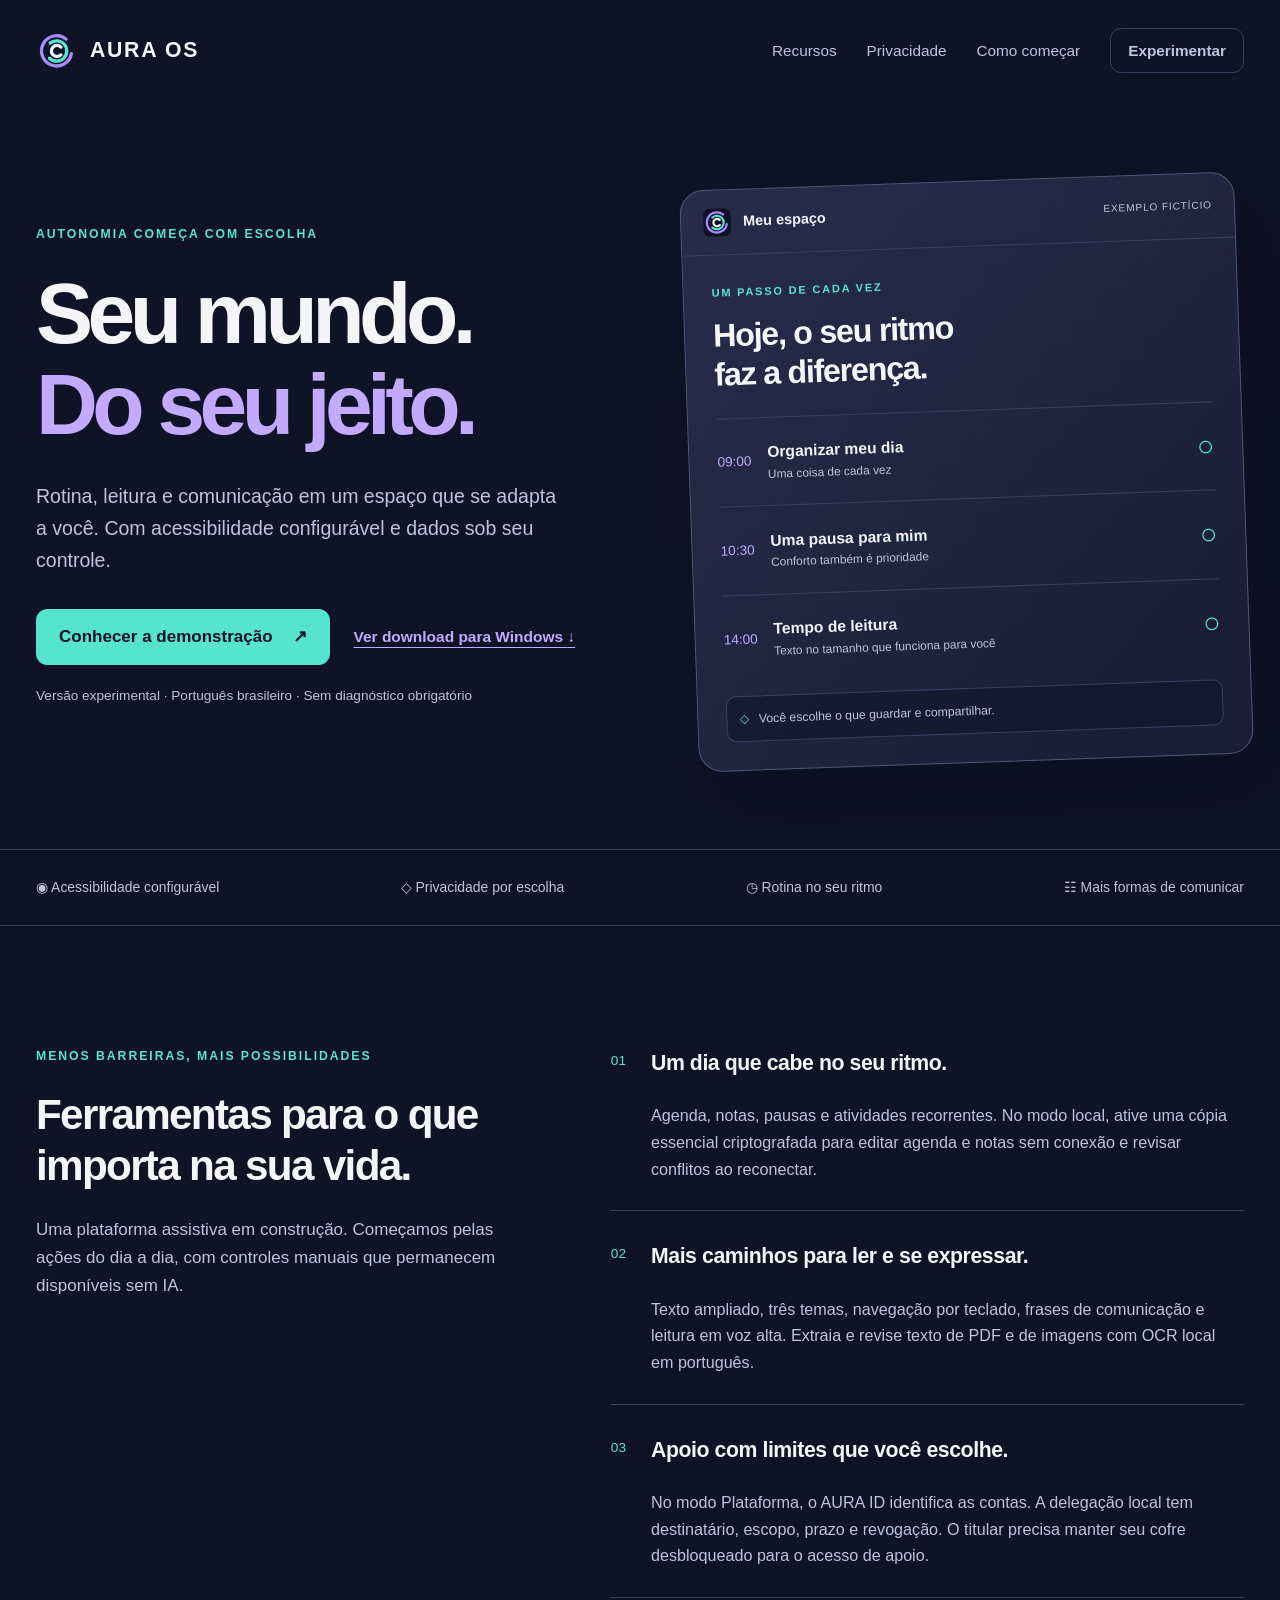
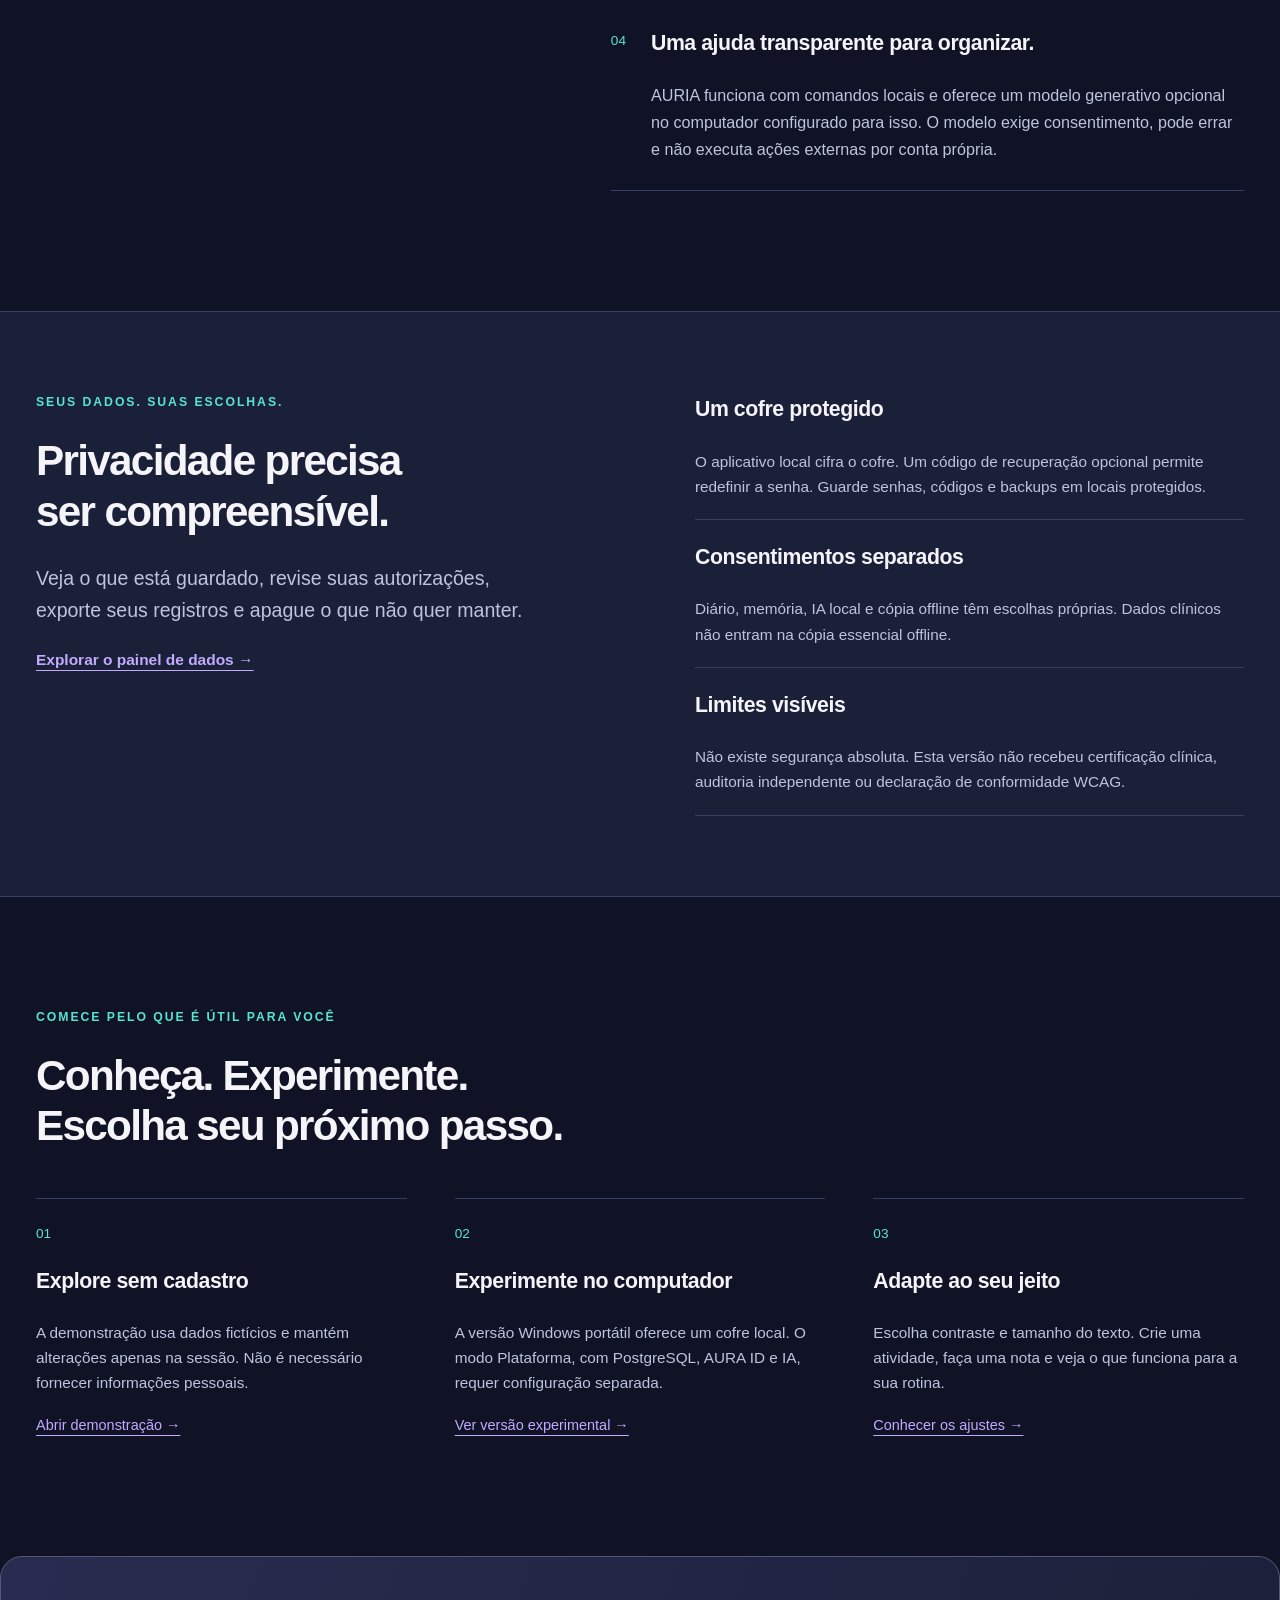
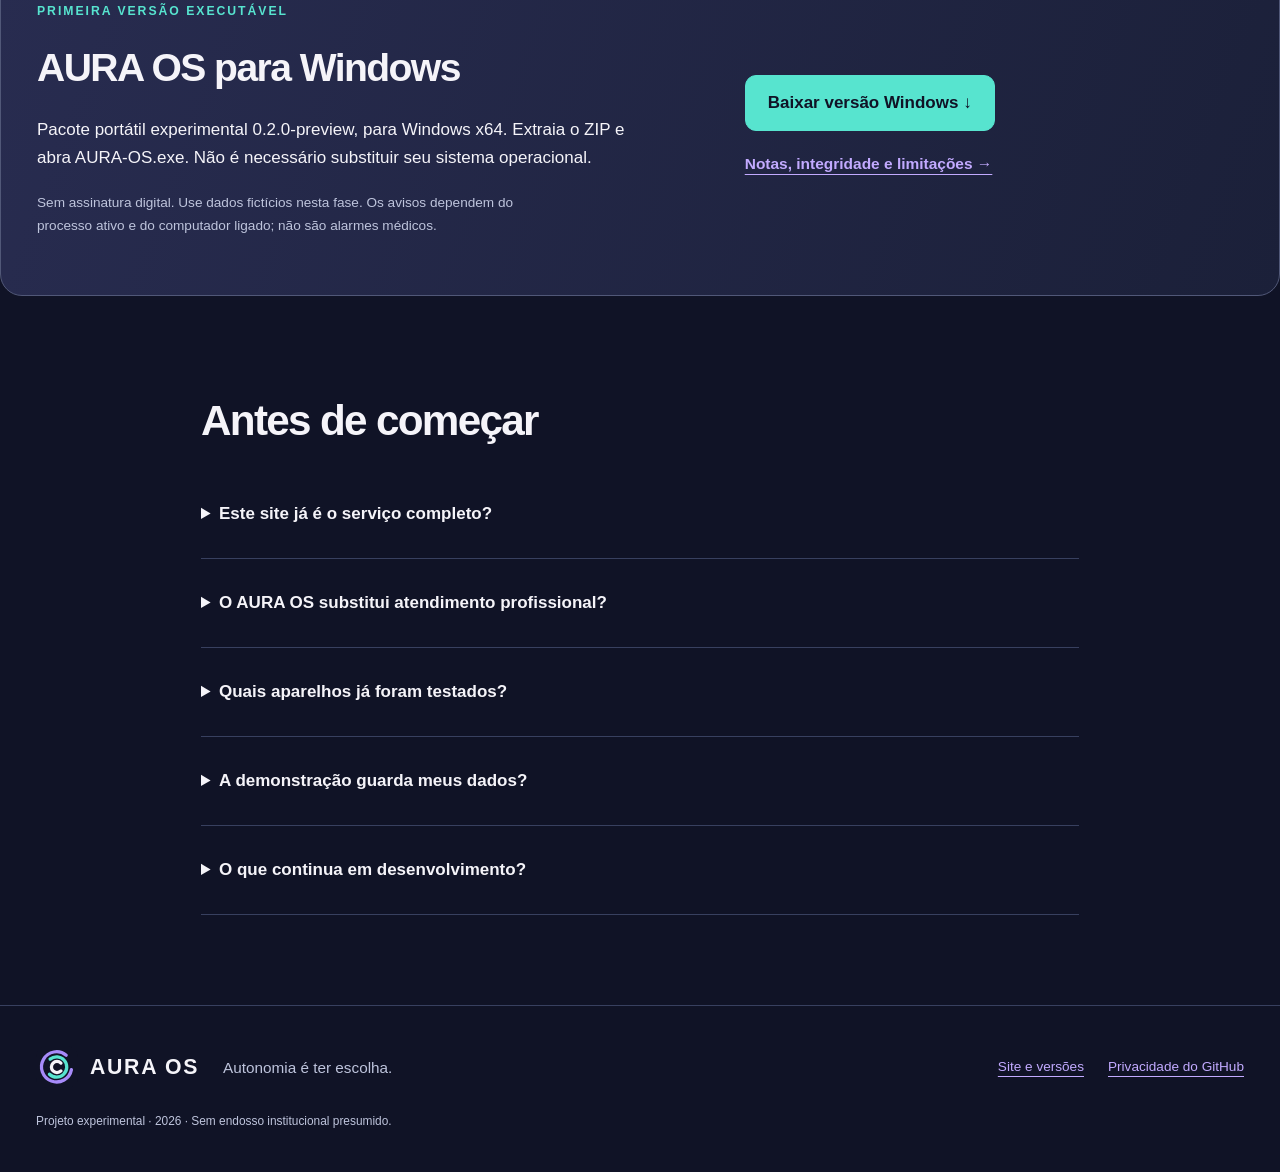
==== index.html @ fb4f57e5 "Publicar site e demonstracao experimental AURA OS" ====
<!doctype html>
<html lang="pt-BR">
<head><meta charset="utf-8"><meta name="viewport" content="width=device-width,initial-scale=1"><meta name="description" content="AURA OS: rotina, leitura e comunicação acessíveis, com dados sob seu controle. Conheça a demonstração e a versão experimental para Windows."><meta name="theme-color" content="#101326"><link rel="icon" href="./icon.svg" type="image/svg+xml"><link rel="stylesheet" href="./site.css"><title>AURA OS — Seu mundo, do seu jeito</title></head>
<body>
<a class="skip" href="#conteudo">Pular para o conteúdo</a>
<header class="navigation"><a class="brand" href="./"><img src="./icon.svg" alt="">AURA OS</a><nav aria-label="Navegação do site"><a href="#recursos">Recursos</a><a href="#privacidade">Privacidade</a><a href="#comecar">Como começar</a><a class="button small" href="./demo/">Experimentar</a></nav></header>
<main id="conteudo">
<section class="hero wrap"><div><p class="eyebrow">AUTONOMIA COMEÇA COM ESCOLHA</p><h1>Seu mundo.<br><span>Do seu jeito.</span></h1><p class="lead">Rotina, leitura e comunicação em um espaço que se adapta a você. Com acessibilidade configurável e dados sob seu controle.</p><div class="actions"><a class="button primary" href="./demo/">Conhecer a demonstração <span aria-hidden="true">↗</span></a><a class="text-link" href="#downloads">Ver download para Windows <span aria-hidden="true">↓</span></a></div><p class="caption">Versão experimental · Português brasileiro · Sem diagnóstico obrigatório</p></div><div class="preview" aria-label="Exemplo fictício de uma rotina no AURA OS"><div class="preview-head"><span class="brand"><img src="./icon.svg" alt="">Meu espaço</span><span class="tag">EXEMPLO FICTÍCIO</span></div><div class="preview-body"><p class="eyebrow">UM PASSO DE CADA VEZ</p><h2>Hoje, o seu ritmo<br>faz a diferença.</h2><div class="routine"><span class="time">09:00</span><div><strong>Organizar meu dia</strong><small>Uma coisa de cada vez</small></div><span class="circle" aria-hidden="true">○</span></div><div class="routine"><span class="time">10:30</span><div><strong>Uma pausa para mim</strong><small>Conforto também é prioridade</small></div><span class="circle" aria-hidden="true">○</span></div><div class="routine"><span class="time">14:00</span><div><strong>Tempo de leitura</strong><small>Texto no tamanho que funciona para você</small></div><span class="circle" aria-hidden="true">○</span></div><div class="preview-foot"><span aria-hidden="true">◇</span> Você escolhe o que guardar e compartilhar.</div></div></div></section>
<div class="principles wrap" aria-label="Princípios do projeto"><span>◉ Acessibilidade configurável</span><span>◇ Privacidade por escolha</span><span>◷ Rotina no seu ritmo</span><span>☷ Mais formas de comunicar</span></div>
<section class="wrap feature-section" id="recursos"><div class="section-intro"><p class="eyebrow">MENOS BARREIRAS, MAIS POSSIBILIDADES</p><h2>Ferramentas para o que<br>importa na sua vida.</h2><p class="muted">Uma plataforma assistiva em construção. Começamos pelas ações do dia a dia, com controles manuais que permanecem disponíveis sem IA.</p></div><div class="feature-list"><article><span class="feature-number">01</span><div><h3>Um dia que cabe no seu ritmo.</h3><p>Agenda, notas, pausas e atividades recorrentes. No modo local, ative uma cópia essencial criptografada para editar agenda e notas sem conexão e revisar conflitos ao reconectar.</p></div></article><article><span class="feature-number">02</span><div><h3>Mais caminhos para ler e se expressar.</h3><p>Texto ampliado, três temas, navegação por teclado, frases de comunicação e leitura em voz alta. Extraia e revise texto de PDF e de imagens com OCR local em português.</p></div></article><article><span class="feature-number">03</span><div><h3>Apoio com limites que você escolhe.</h3><p>No modo Plataforma, o AURA ID identifica as contas. A delegação local tem destinatário, escopo, prazo e revogação. O titular precisa manter seu cofre desbloqueado para o acesso de apoio.</p></div></article><article><span class="feature-number">04</span><div><h3>Uma ajuda transparente para organizar.</h3><p>AURIA funciona com comandos locais e oferece um modelo generativo opcional no computador configurado para isso. O modelo exige consentimento, pode errar e não executa ações externas por conta própria.</p></div></article></div></section>
<section class="privacy-band" id="privacidade"><div class="wrap privacy-layout"><div><p class="eyebrow">SEUS DADOS. SUAS ESCOLHAS.</p><h2>Privacidade precisa<br>ser compreensível.</h2><p class="lead">Veja o que está guardado, revise suas autorizações, exporte seus registros e apague o que não quer manter.</p><a class="text-link" href="./demo/#privacidade">Explorar o painel de dados →</a></div><div class="privacy-details"><article><h3>Um cofre protegido</h3><p>O aplicativo local cifra o cofre. Um código de recuperação opcional permite redefinir a senha. Guarde senhas, códigos e backups em locais protegidos.</p></article><article><h3>Consentimentos separados</h3><p>Diário, memória, IA local e cópia offline têm escolhas próprias. Dados clínicos não entram na cópia essencial offline.</p></article><article><h3>Limites visíveis</h3><p>Não existe segurança absoluta. Esta versão não recebeu certificação clínica, auditoria independente ou declaração de conformidade WCAG.</p></article></div></div></section>
<section class="wrap start-section" id="comecar"><div class="section-intro"><p class="eyebrow">COMECE PELO QUE É ÚTIL PARA VOCÊ</p><h2>Conheça. Experimente.<br>Escolha seu próximo passo.</h2></div><ol class="steps"><li><h3>Explore sem cadastro</h3><p>A demonstração usa dados fictícios e mantém alterações apenas na sessão. Não é necessário fornecer informações pessoais.</p><a href="./demo/">Abrir demonstração →</a></li><li><h3>Experimente no computador</h3><p>A versão Windows portátil oferece um cofre local. O modo Plataforma, com PostgreSQL, AURA ID e IA, requer configuração separada.</p><a href="#downloads">Ver versão experimental →</a></li><li><h3>Adapte ao seu jeito</h3><p>Escolha contraste e tamanho do texto. Crie uma atividade, faça uma nota e veja o que funciona para a sua rotina.</p><a href="./demo/#acessibilidade">Conhecer os ajustes →</a></li></ol></section>
<section class="wrap downloads" id="downloads"><div><p class="eyebrow">PRIMEIRA VERSÃO EXECUTÁVEL</p><h2>AURA OS para Windows</h2><p>Pacote portátil experimental 0.2.0-preview, para Windows x64. Extraia o ZIP e abra AURA-OS.exe. Não é necessário substituir seu sistema operacional.</p><p class="caption">Sem assinatura digital. Use dados fictícios nesta fase. Os avisos dependem do processo ativo e do computador ligado; não são alarmes médicos.</p></div><div class="download-actions"><a class="button primary" href="https://github.com/lzvsrx/aura-os-site/releases/download/v0.2.0-preview/AURA-OS-Windows-x64-v0.2.0-preview.zip">Baixar versão Windows ↓</a><a class="text-link" href="https://github.com/lzvsrx/aura-os-site/releases/tag/v0.2.0-preview">Notas, integridade e limitações →</a></div></section>
<section class="wrap faq"><h2>Antes de começar</h2><details><summary>Este site já é o serviço completo?</summary><p>Este é o site público com demonstração e downloads. O GitHub Pages serve arquivos estáticos. Banco de dados, identidade e API não estão sendo executados pelo Pages. O aplicativo completo atual funciona no computador configurado para o modo Plataforma.</p></details><details><summary>O AURA OS substitui atendimento profissional?</summary><p>Não. O diário e os planos são registros informados pelo usuário. AURIA não deve ser usada para diagnóstico, prescrição ou alteração de tratamentos. Integrações clínicas exigem revisão especializada e acordos próprios.</p></details><details><summary>Quais aparelhos já foram testados?</summary><p>Esta entrega foi testada automaticamente em Windows x64 e navegador Chromium, incluindo emulação de largura móvel. Isso não equivale a testes físicos em Android, iPhone, macOS, Linux, leitores de tela ou dispositivos assistivos.</p></details><details><summary>A demonstração guarda meus dados?</summary><p>A demonstração mantém as mudanças em memória durante a sessão. Ao sair ou recarregar, elas são descartadas. Evite inserir dados reais. A leitura em voz alta depende do mecanismo do navegador. Como serviço de hospedagem, o GitHub pode registrar acessos conforme sua própria política de privacidade.</p></details><details><summary>O que continua em desenvolvimento?</summary><p>Aplicativos nativos móveis, validação participativa, leitores de tela em dispositivos reais, governança clínica, integrações institucionais, assinatura de instaladores e operação monitorada em nuvem. O roteiro completo não é apresentado como concluído.</p></details></section>
</main><footer class="wrap footer"><a class="brand" href="./"><img src="./icon.svg" alt="">AURA OS</a><p>Autonomia é ter escolha.</p><div><a href="https://github.com/lzvsrx/aura-os-site">Site e versões</a><a href="https://docs.github.com/en/site-policy/privacy-policies/github-general-privacy-statement">Privacidade do GitHub</a></div><small>Projeto experimental · 2026 · Sem endosso institucional presumido.</small></footer>
</body></html>
---- site.css ----
:root{font-family:"Segoe UI",Arial,sans-serif;background:#101326;color:#f5f4f9;line-height:1.65;font-size:17px;--muted:#bec4dc;--mint:#57e4cf;--violet:#c2aaff;--line:#38405f}*{box-sizing:border-box}body{margin:0}a{color:var(--violet);text-underline-offset:5px}a:focus-visible,summary:focus-visible{outline:3px solid var(--mint);outline-offset:6px}h1,h2,h3,p{margin-top:0}h1{font-size:clamp(3.1rem,6.7vw,6.3rem);font-weight:700;line-height:1.06;letter-spacing:-.065em;margin-bottom:30px}h1 span{color:var(--violet)}h2{font-size:clamp(2rem,3.3vw,3.2rem);line-height:1.2;letter-spacing:-.04em;margin-bottom:24px}h3{font-size:1.25rem;letter-spacing:-.02em}p{max-width:65ch}.wrap{max-width:1280px;margin:auto;padding-left:36px;padding-right:36px}.navigation{max-width:1440px;margin:auto;padding:28px 36px;display:flex;align-items:center;justify-content:space-between;gap:28px}.brand{display:inline-flex;align-items:center;gap:12px;text-decoration:none;color:#f5f4f9;font-size:1.25rem;font-weight:750;letter-spacing:.08em}.brand img{width:42px;height:42px}.navigation nav{display:flex;gap:30px;align-items:center;flex-wrap:wrap}.navigation nav a{text-decoration:none;color:var(--muted);font-size:.9rem}.navigation nav a:hover{color:#fff}.button{min-height:48px;border:1px solid var(--line);border-radius:11px;padding:13px 22px;display:inline-flex;gap:20px;align-items:center;justify-content:center;color:#fff;text-decoration:none;font-weight:650}.button.primary{background:var(--mint);color:#101326;border-color:var(--mint)}.button:hover{border-color:var(--violet)}.button.small{padding:9px 17px;min-height:44px}.hero{display:grid;grid-template-columns:1.05fr 1fr;gap:70px;align-items:center;padding-top:80px;padding-bottom:86px}.eyebrow{font-size:.72rem;font-weight:700;letter-spacing:.16em;color:var(--mint);margin-bottom:24px}.lead{font-size:1.15rem;color:var(--muted);max-width:48ch}.actions{display:flex;gap:24px;align-items:center;flex-wrap:wrap;margin:32px 0 20px}.text-link{font-size:.91rem;font-weight:600}.caption{font-size:.8rem;color:var(--muted);margin-top:20px}.preview{border:1px solid #515878;background:linear-gradient(135deg,#282c4c,#181d33);border-radius:24px;box-shadow:20px 30px 80px #0003;transform:rotate(-2deg)}.preview-head{padding:18px 22px;border-bottom:1px solid var(--line);display:flex;justify-content:space-between;align-items:center;gap:10px}.preview-head .brand{font-size:.85rem;letter-spacing:0}.preview-head img{width:28px;height:28px}.tag{color:var(--muted);font-size:.6rem;letter-spacing:.08em}.preview-body{padding:28px}.preview-body h2{font-size:1.9rem}.preview-body .eyebrow{font-size:.65rem;margin-bottom:15px}.routine{display:flex;align-items:center;gap:16px;border-top:1px solid var(--line);padding:20px 0}.routine .time{font-size:.8rem;color:var(--violet);font-variant-numeric:tabular-nums}.routine strong{display:block;font-size:.92rem}.routine small{display:block;font-size:.7rem;color:var(--muted)}.circle{margin-left:auto;color:var(--mint);font-size:1.7rem}.preview-foot{background:#10132688;border:1px solid var(--line);border-radius:10px;padding:12px;font-size:.72rem;color:var(--muted);margin-top:12px}.preview-foot span{color:var(--mint);margin-right:7px}.principles{display:flex;justify-content:space-between;gap:24px;flex-wrap:wrap;color:var(--muted);padding-top:26px;padding-bottom:26px;border-top:1px solid var(--line);border-bottom:1px solid var(--line);font-size:.82rem}.feature-section{display:grid;grid-template-columns:.9fr 1.2fr;gap:100px;padding-top:120px;padding-bottom:120px}.muted{color:var(--muted)}.section-intro p{color:var(--muted)}.section-intro .eyebrow{color:var(--mint)}.feature-list article{display:flex;gap:25px;padding:28px 0;border-bottom:1px solid var(--line)}.feature-list article:first-child{padding-top:0}.feature-list p{font-size:.95rem;color:var(--muted);margin-bottom:0}.feature-number{color:var(--mint);font-size:.8rem;padding-top:4px}.privacy-band{background:#1b2039;border-top:1px solid var(--line);border-bottom:1px solid var(--line)}.privacy-layout{display:grid;grid-template-columns:1fr 1fr;gap:110px;padding-top:80px;padding-bottom:80px}.privacy-details article{padding:20px 0;border-bottom:1px solid var(--line)}.privacy-details article:first-child{padding-top:0}.privacy-details p{color:var(--muted);font-size:.9rem;margin-bottom:0}.start-section{padding-top:110px;padding-bottom:100px}.steps{padding:0;display:grid;grid-template-columns:repeat(3,minmax(0,1fr));gap:48px;list-style:none;counter-reset:steps;margin-top:46px}.steps li{border-top:1px solid var(--line);padding-top:24px}.steps li:before{counter-increment:steps;content:"0" counter(steps);color:var(--mint);font-size:.8rem;display:block;margin-bottom:18px}.steps p{color:var(--muted);font-size:.9rem}.steps a{font-size:.85rem}.downloads{background:linear-gradient(110deg,#282c50,#1b2039);border:1px solid #515878;border-radius:22px;display:grid;grid-template-columns:1.3fr 1fr;gap:60px;padding-top:44px;padding-bottom:44px}.downloads h2{font-size:2.3rem}.download-actions{display:flex;flex-direction:column;align-items:flex-start;justify-content:center;gap:20px}.faq{padding-top:100px;padding-bottom:90px;max-width:950px}.faq details{border-bottom:1px solid var(--line);padding:22px 0}.faq summary{cursor:pointer;min-height:44px;align-content:center;font-weight:650}.faq details p{color:var(--muted);font-size:.94rem;margin:20px 0 10px}.footer{border-top:1px solid var(--line);padding-top:40px;padding-bottom:40px;display:flex;gap:24px;align-items:center;flex-wrap:wrap}.footer p{font-size:.9rem;margin:0;color:var(--muted)}.footer div{margin-left:auto;display:flex;gap:24px;font-size:.8rem}.footer small{display:block;flex-basis:100%;font-size:.7rem;color:var(--muted)}.skip{position:fixed;left:20px;top:-100px;background:var(--mint);color:#101326;padding:14px;z-index:20}.skip:focus{top:10px}section{scroll-margin-top:24px}h1,h2,h3,p,a{overflow-wrap:anywhere}@media(max-width:1000px){.hero{gap:36px}.feature-section,.privacy-layout{gap:48px}.preview{transform:none}.preview-head{flex-wrap:wrap}.navigation nav{gap:16px}}@media(max-width:760px){.wrap,.navigation{padding-left:22px;padding-right:22px}.navigation{flex-wrap:wrap;gap:18px}.navigation nav{width:100%;justify-content:space-between;gap:12px}.navigation nav a{font-size:.8rem}.hero,.feature-section,.privacy-layout,.downloads{grid-template-columns:1fr;gap:40px}.hero{padding-top:45px;padding-bottom:45px}.hero h1{font-size:3.5rem}.preview-body{padding:22px}.principles{display:grid;grid-template-columns:1fr 1fr;font-size:.75rem}.feature-section{padding-top:70px;padding-bottom:65px}.privacy-layout{padding-top:60px;padding-bottom:60px}.steps{grid-template-columns:1fr;gap:24px}.start-section{padding-top:65px;padding-bottom:55px}.downloads{border-radius:0;margin:0 12px;padding:30px 22px}.downloads h2{font-size:1.9rem}.faq{padding-top:65px;padding-bottom:55px}.footer div{margin-left:0;flex-wrap:wrap}.actions{gap:18px}.button{width:100%}.download-actions{align-items:stretch}.navigation .button{width:auto}}@media(prefers-reduced-motion:reduce){*{scroll-behavior:auto}}
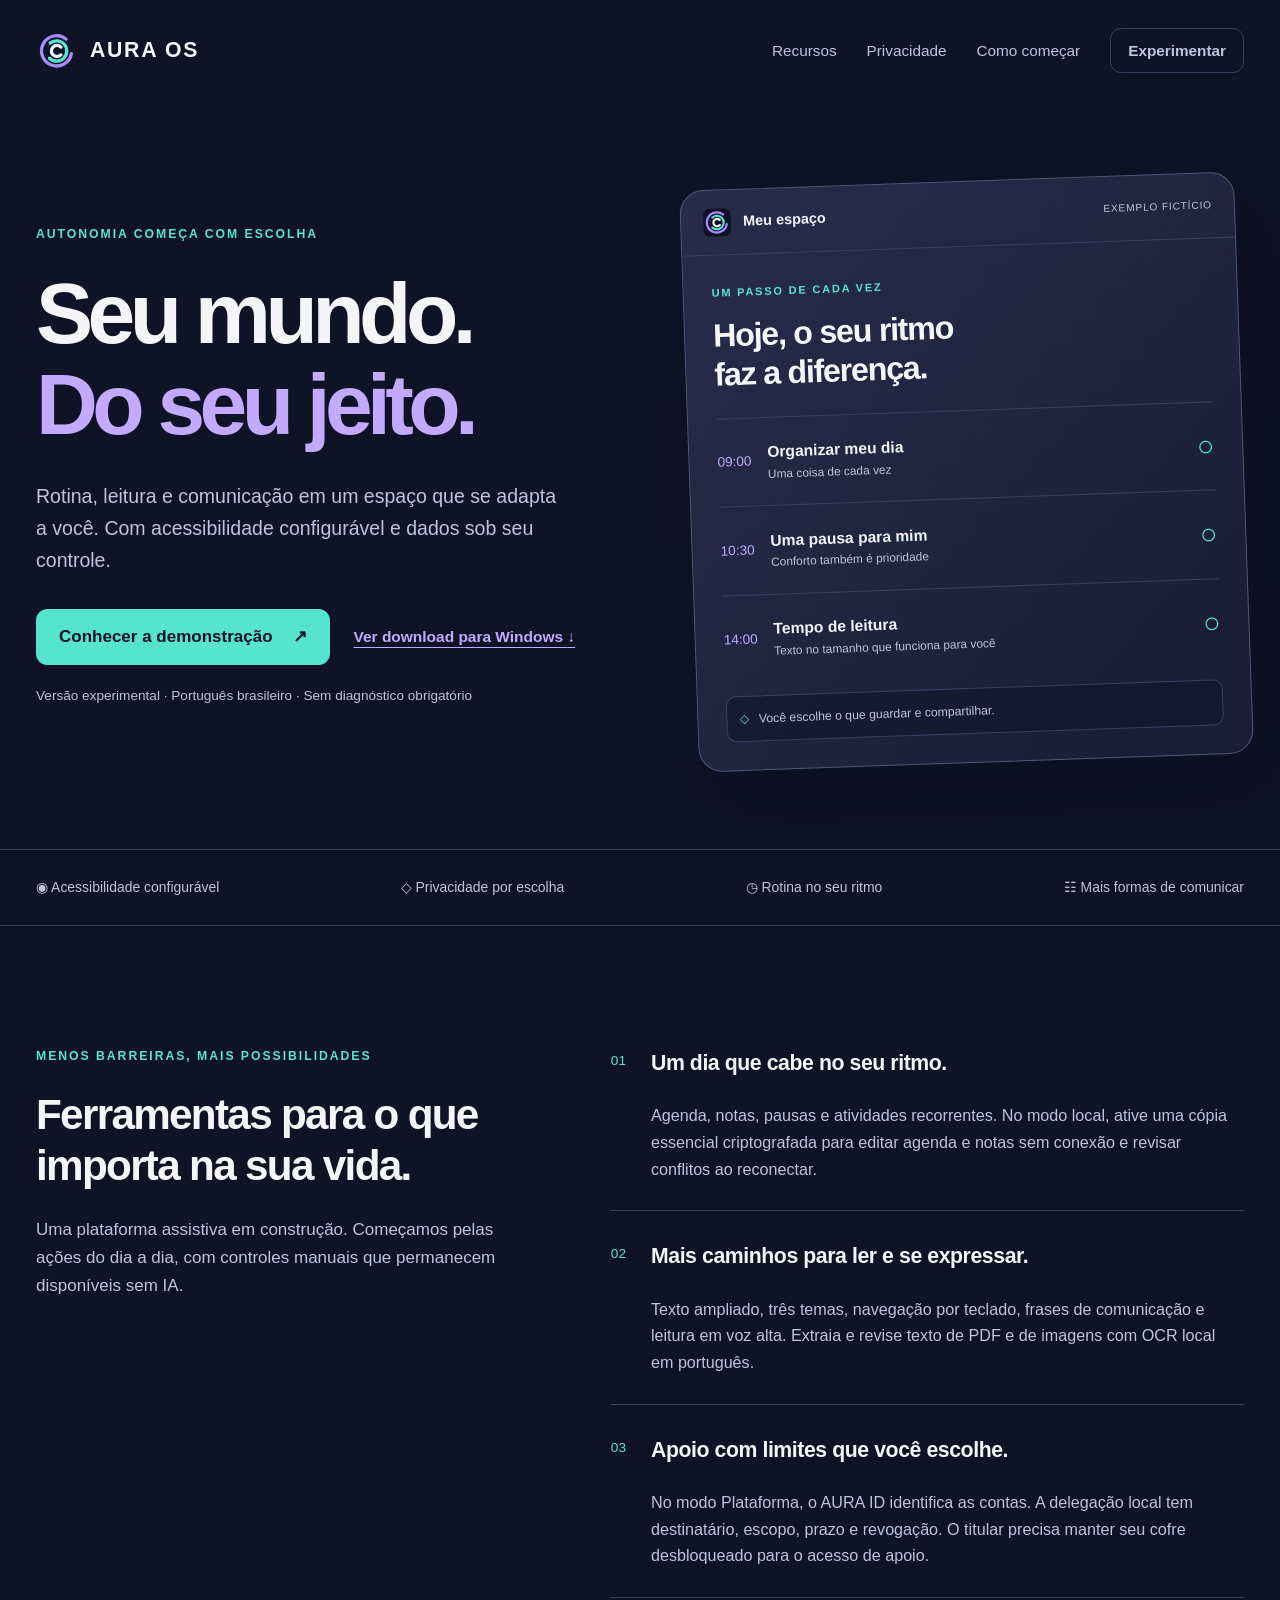
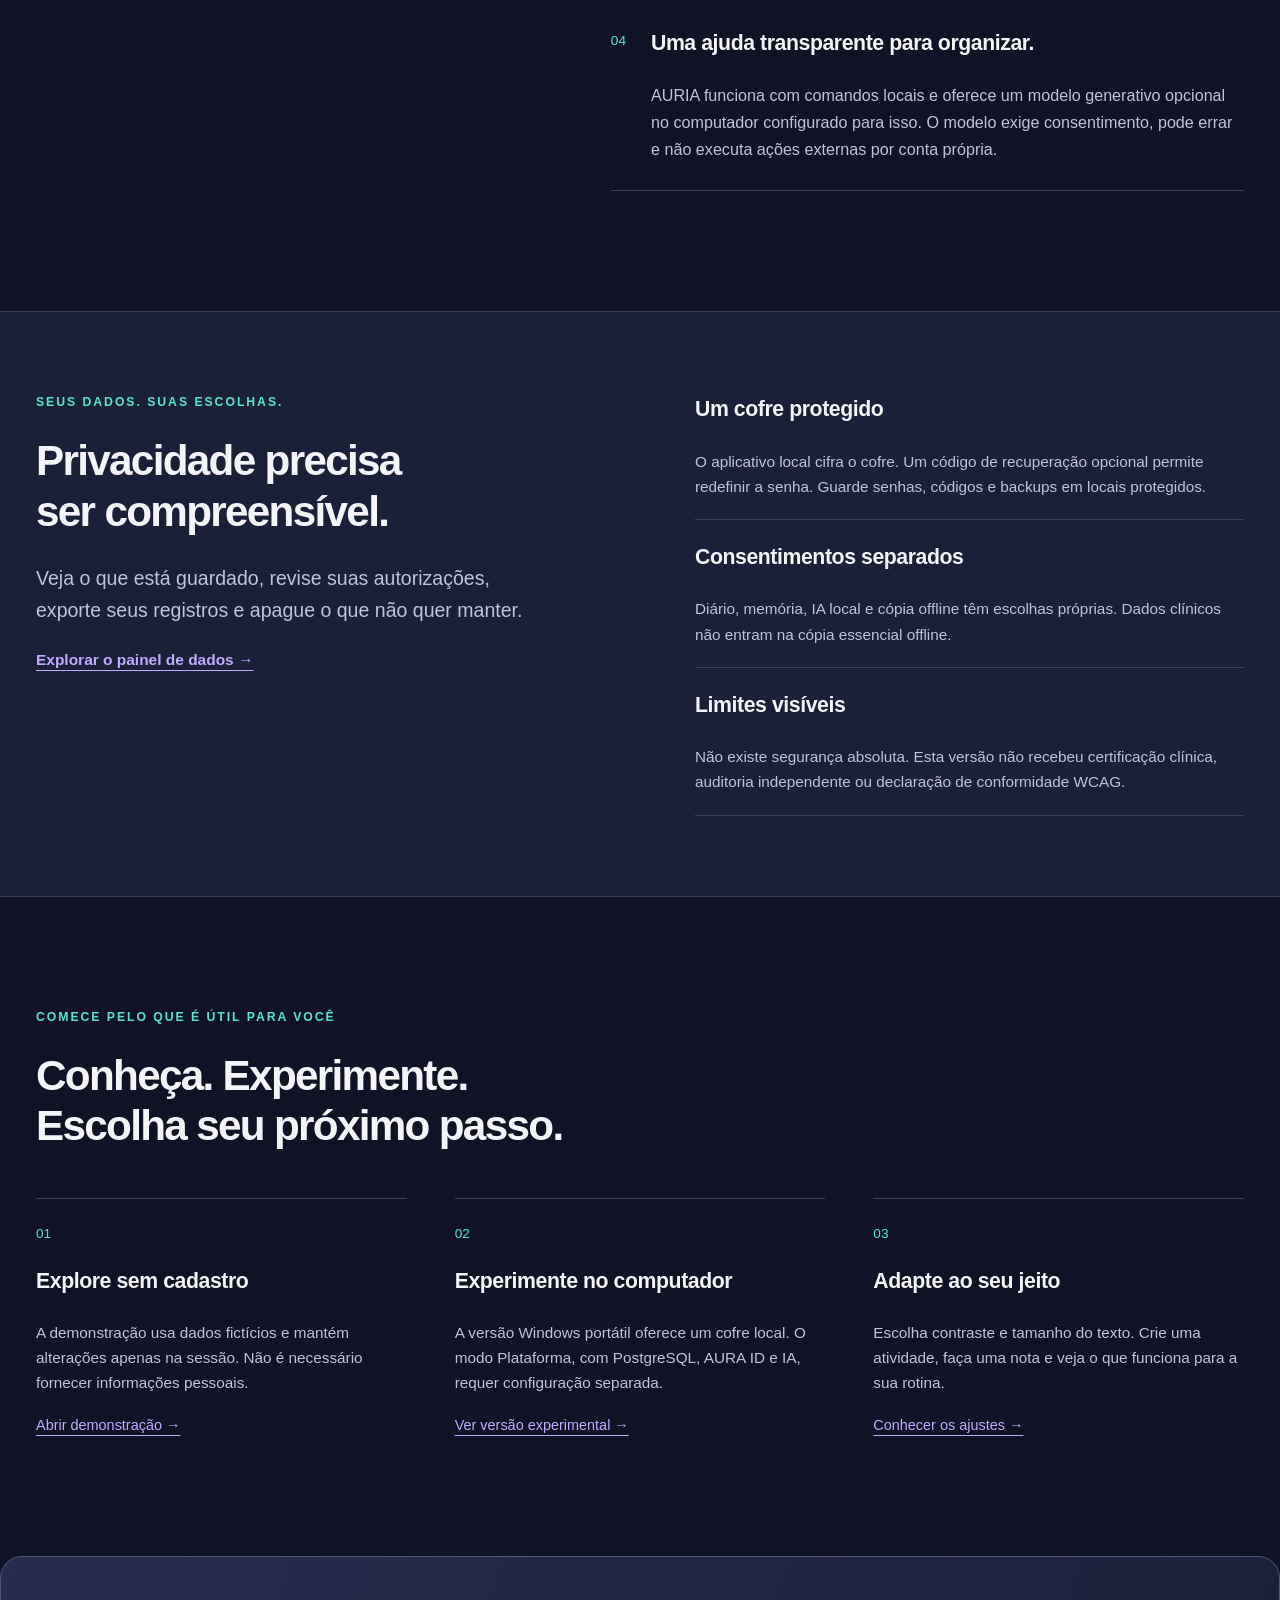
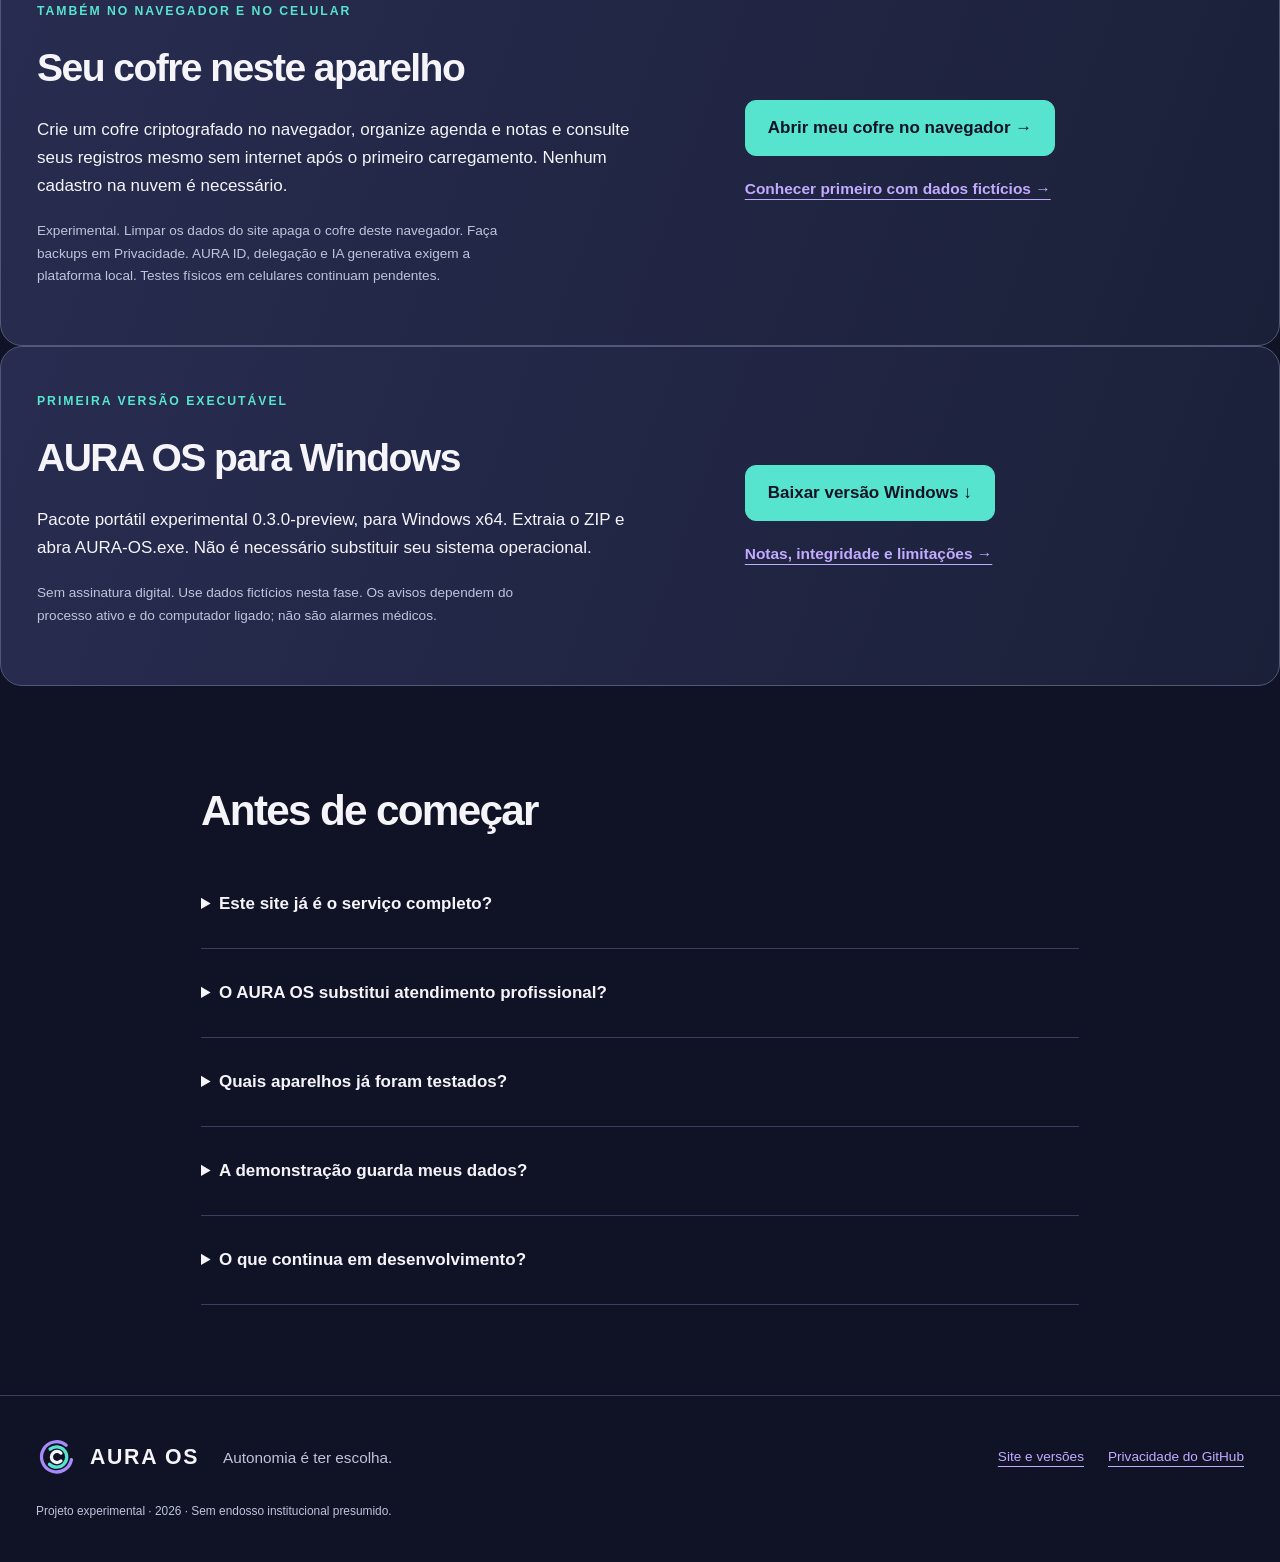
==== commit 0ec6fcb3: "Publicar cofre web offline e versao Windows 0.3" ====
--- a/index.html
+++ b/index.html
@@ -10,7 +10,8 @@
 <section class="wrap feature-section" id="recursos"><div class="section-intro"><p class="eyebrow">MENOS BARREIRAS, MAIS POSSIBILIDADES</p><h2>Ferramentas para o que<br>importa na sua vida.</h2><p class="muted">Uma plataforma assistiva em construção. Começamos pelas ações do dia a dia, com controles manuais que permanecem disponíveis sem IA.</p></div><div class="feature-list"><article><span class="feature-number">01</span><div><h3>Um dia que cabe no seu ritmo.</h3><p>Agenda, notas, pausas e atividades recorrentes. No modo local, ative uma cópia essencial criptografada para editar agenda e notas sem conexão e revisar conflitos ao reconectar.</p></div></article><article><span class="feature-number">02</span><div><h3>Mais caminhos para ler e se expressar.</h3><p>Texto ampliado, três temas, navegação por teclado, frases de comunicação e leitura em voz alta. Extraia e revise texto de PDF e de imagens com OCR local em português.</p></div></article><article><span class="feature-number">03</span><div><h3>Apoio com limites que você escolhe.</h3><p>No modo Plataforma, o AURA ID identifica as contas. A delegação local tem destinatário, escopo, prazo e revogação. O titular precisa manter seu cofre desbloqueado para o acesso de apoio.</p></div></article><article><span class="feature-number">04</span><div><h3>Uma ajuda transparente para organizar.</h3><p>AURIA funciona com comandos locais e oferece um modelo generativo opcional no computador configurado para isso. O modelo exige consentimento, pode errar e não executa ações externas por conta própria.</p></div></article></div></section>
 <section class="privacy-band" id="privacidade"><div class="wrap privacy-layout"><div><p class="eyebrow">SEUS DADOS. SUAS ESCOLHAS.</p><h2>Privacidade precisa<br>ser compreensível.</h2><p class="lead">Veja o que está guardado, revise suas autorizações, exporte seus registros e apague o que não quer manter.</p><a class="text-link" href="./demo/#privacidade">Explorar o painel de dados →</a></div><div class="privacy-details"><article><h3>Um cofre protegido</h3><p>O aplicativo local cifra o cofre. Um código de recuperação opcional permite redefinir a senha. Guarde senhas, códigos e backups em locais protegidos.</p></article><article><h3>Consentimentos separados</h3><p>Diário, memória, IA local e cópia offline têm escolhas próprias. Dados clínicos não entram na cópia essencial offline.</p></article><article><h3>Limites visíveis</h3><p>Não existe segurança absoluta. Esta versão não recebeu certificação clínica, auditoria independente ou declaração de conformidade WCAG.</p></article></div></div></section>
 <section class="wrap start-section" id="comecar"><div class="section-intro"><p class="eyebrow">COMECE PELO QUE É ÚTIL PARA VOCÊ</p><h2>Conheça. Experimente.<br>Escolha seu próximo passo.</h2></div><ol class="steps"><li><h3>Explore sem cadastro</h3><p>A demonstração usa dados fictícios e mantém alterações apenas na sessão. Não é necessário fornecer informações pessoais.</p><a href="./demo/">Abrir demonstração →</a></li><li><h3>Experimente no computador</h3><p>A versão Windows portátil oferece um cofre local. O modo Plataforma, com PostgreSQL, AURA ID e IA, requer configuração separada.</p><a href="#downloads">Ver versão experimental →</a></li><li><h3>Adapte ao seu jeito</h3><p>Escolha contraste e tamanho do texto. Crie uma atividade, faça uma nota e veja o que funciona para a sua rotina.</p><a href="./demo/#acessibilidade">Conhecer os ajustes →</a></li></ol></section>
-<section class="wrap downloads" id="downloads"><div><p class="eyebrow">PRIMEIRA VERSÃO EXECUTÁVEL</p><h2>AURA OS para Windows</h2><p>Pacote portátil experimental 0.2.0-preview, para Windows x64. Extraia o ZIP e abra AURA-OS.exe. Não é necessário substituir seu sistema operacional.</p><p class="caption">Sem assinatura digital. Use dados fictícios nesta fase. Os avisos dependem do processo ativo e do computador ligado; não são alarmes médicos.</p></div><div class="download-actions"><a class="button primary" href="https://github.com/lzvsrx/aura-os-site/releases/download/v0.2.0-preview/AURA-OS-Windows-x64-v0.2.0-preview.zip">Baixar versão Windows ↓</a><a class="text-link" href="https://github.com/lzvsrx/aura-os-site/releases/tag/v0.2.0-preview">Notas, integridade e limitações →</a></div></section>
-<section class="wrap faq"><h2>Antes de começar</h2><details><summary>Este site já é o serviço completo?</summary><p>Este é o site público com demonstração e downloads. O GitHub Pages serve arquivos estáticos. Banco de dados, identidade e API não estão sendo executados pelo Pages. O aplicativo completo atual funciona no computador configurado para o modo Plataforma.</p></details><details><summary>O AURA OS substitui atendimento profissional?</summary><p>Não. O diário e os planos são registros informados pelo usuário. AURIA não deve ser usada para diagnóstico, prescrição ou alteração de tratamentos. Integrações clínicas exigem revisão especializada e acordos próprios.</p></details><details><summary>Quais aparelhos já foram testados?</summary><p>Esta entrega foi testada automaticamente em Windows x64 e navegador Chromium, incluindo emulação de largura móvel. Isso não equivale a testes físicos em Android, iPhone, macOS, Linux, leitores de tela ou dispositivos assistivos.</p></details><details><summary>A demonstração guarda meus dados?</summary><p>A demonstração mantém as mudanças em memória durante a sessão. Ao sair ou recarregar, elas são descartadas. Evite inserir dados reais. A leitura em voz alta depende do mecanismo do navegador. Como serviço de hospedagem, o GitHub pode registrar acessos conforme sua própria política de privacidade.</p></details><details><summary>O que continua em desenvolvimento?</summary><p>Aplicativos nativos móveis, validação participativa, leitores de tela em dispositivos reais, governança clínica, integrações institucionais, assinatura de instaladores e operação monitorada em nuvem. O roteiro completo não é apresentado como concluído.</p></details></section>
+<section class="wrap downloads" id="cofre-web"><div><p class="eyebrow">TAMBÉM NO NAVEGADOR E NO CELULAR</p><h2>Seu cofre neste aparelho</h2><p>Crie um cofre criptografado no navegador, organize agenda e notas e consulte seus registros mesmo sem internet após o primeiro carregamento. Nenhum cadastro na nuvem é necessário.</p><p class="caption">Experimental. Limpar os dados do site apaga o cofre deste navegador. Faça backups em Privacidade. AURA ID, delegação e IA generativa exigem a plataforma local. Testes físicos em celulares continuam pendentes.</p></div><div class="download-actions"><a class="button primary" href="./app/">Abrir meu cofre no navegador →</a><a class="text-link" href="./demo/">Conhecer primeiro com dados fictícios →</a></div></section>
+<section class="wrap downloads" id="downloads"><div><p class="eyebrow">PRIMEIRA VERSÃO EXECUTÁVEL</p><h2>AURA OS para Windows</h2><p>Pacote portátil experimental 0.3.0-preview, para Windows x64. Extraia o ZIP e abra AURA-OS.exe. Não é necessário substituir seu sistema operacional.</p><p class="caption">Sem assinatura digital. Use dados fictícios nesta fase. Os avisos dependem do processo ativo e do computador ligado; não são alarmes médicos.</p></div><div class="download-actions"><a class="button primary" href="https://github.com/lzvsrx/aura-os-site/releases/download/v0.3.0-preview/AURA-OS-Windows-x64-v0.3.0-preview.zip">Baixar versão Windows ↓</a><a class="text-link" href="https://github.com/lzvsrx/aura-os-site/releases/tag/v0.3.0-preview">Notas, integridade e limitações →</a></div></section>
+<section class="wrap faq"><h2>Antes de começar</h2><details><summary>Este site já é o serviço completo?</summary><p>Este é o site público com demonstração, downloads e cofre local no navegador. O GitHub Pages serve arquivos estáticos. Banco de dados, identidade e API não estão sendo executados pelo Pages. O cofre web funciona neste aparelho; os serviços de identidade e colaboração exigem um computador configurado para o modo Plataforma.</p></details><details><summary>O AURA OS substitui atendimento profissional?</summary><p>Não. O diário e os planos são registros informados pelo usuário. AURIA não deve ser usada para diagnóstico, prescrição ou alteração de tratamentos. Integrações clínicas exigem revisão especializada e acordos próprios.</p></details><details><summary>Quais aparelhos já foram testados?</summary><p>Esta entrega foi testada automaticamente em Windows x64 e navegador Chromium, incluindo emulação de largura móvel. Isso não equivale a testes físicos em Android, iPhone, macOS, Linux, leitores de tela ou dispositivos assistivos.</p></details><details><summary>A demonstração guarda meus dados?</summary><p>A demonstração mantém as mudanças em memória durante a sessão. Ao sair ou recarregar, elas são descartadas. Evite inserir dados reais. A leitura em voz alta depende do mecanismo do navegador. Como serviço de hospedagem, o GitHub pode registrar acessos conforme sua própria política de privacidade.</p></details><details><summary>O que continua em desenvolvimento?</summary><p>Aplicativos nativos móveis, validação participativa, leitores de tela em dispositivos reais, governança clínica, integrações institucionais, assinatura de instaladores e operação monitorada em nuvem. O roteiro completo não é apresentado como concluído.</p></details></section>
 </main><footer class="wrap footer"><a class="brand" href="./"><img src="./icon.svg" alt="">AURA OS</a><p>Autonomia é ter escolha.</p><div><a href="https://github.com/lzvsrx/aura-os-site">Site e versões</a><a href="https://docs.github.com/en/site-policy/privacy-policies/github-general-privacy-statement">Privacidade do GitHub</a></div><small>Projeto experimental · 2026 · Sem endosso institucional presumido.</small></footer>
 </body></html>
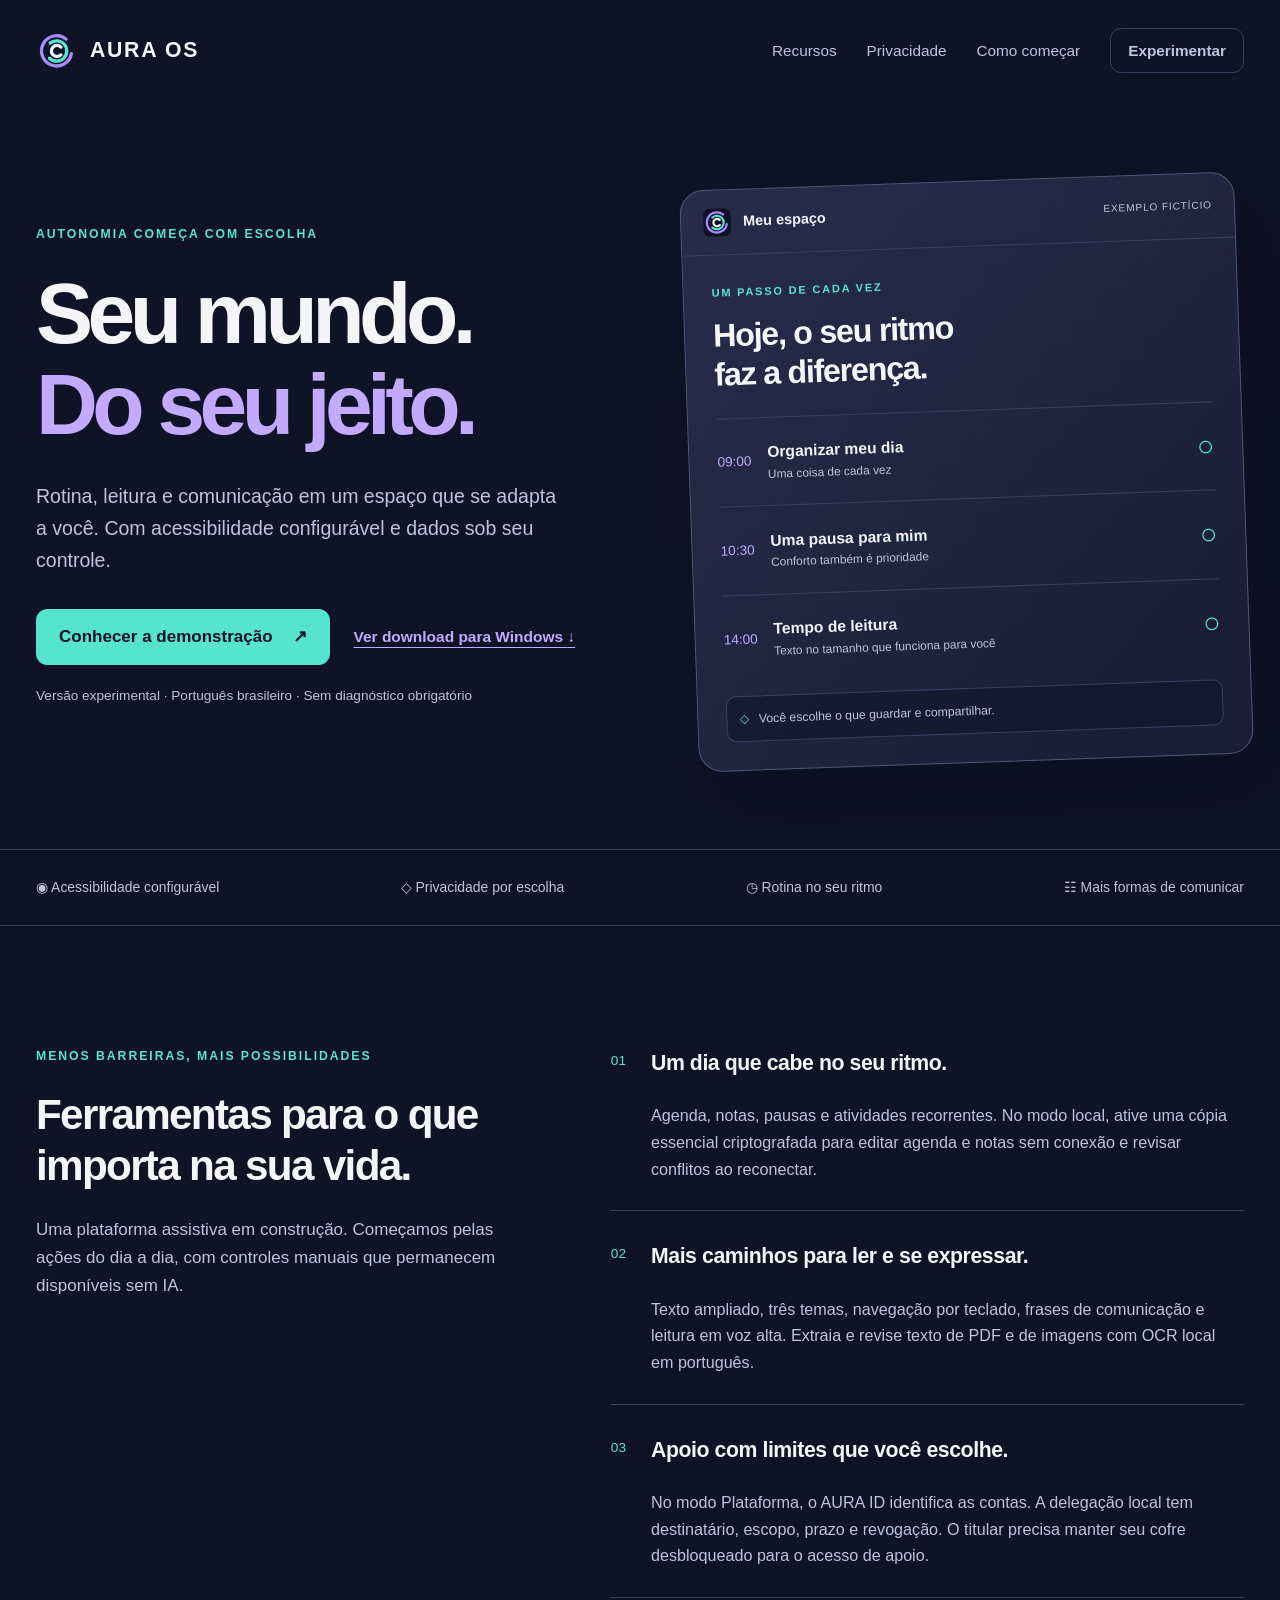
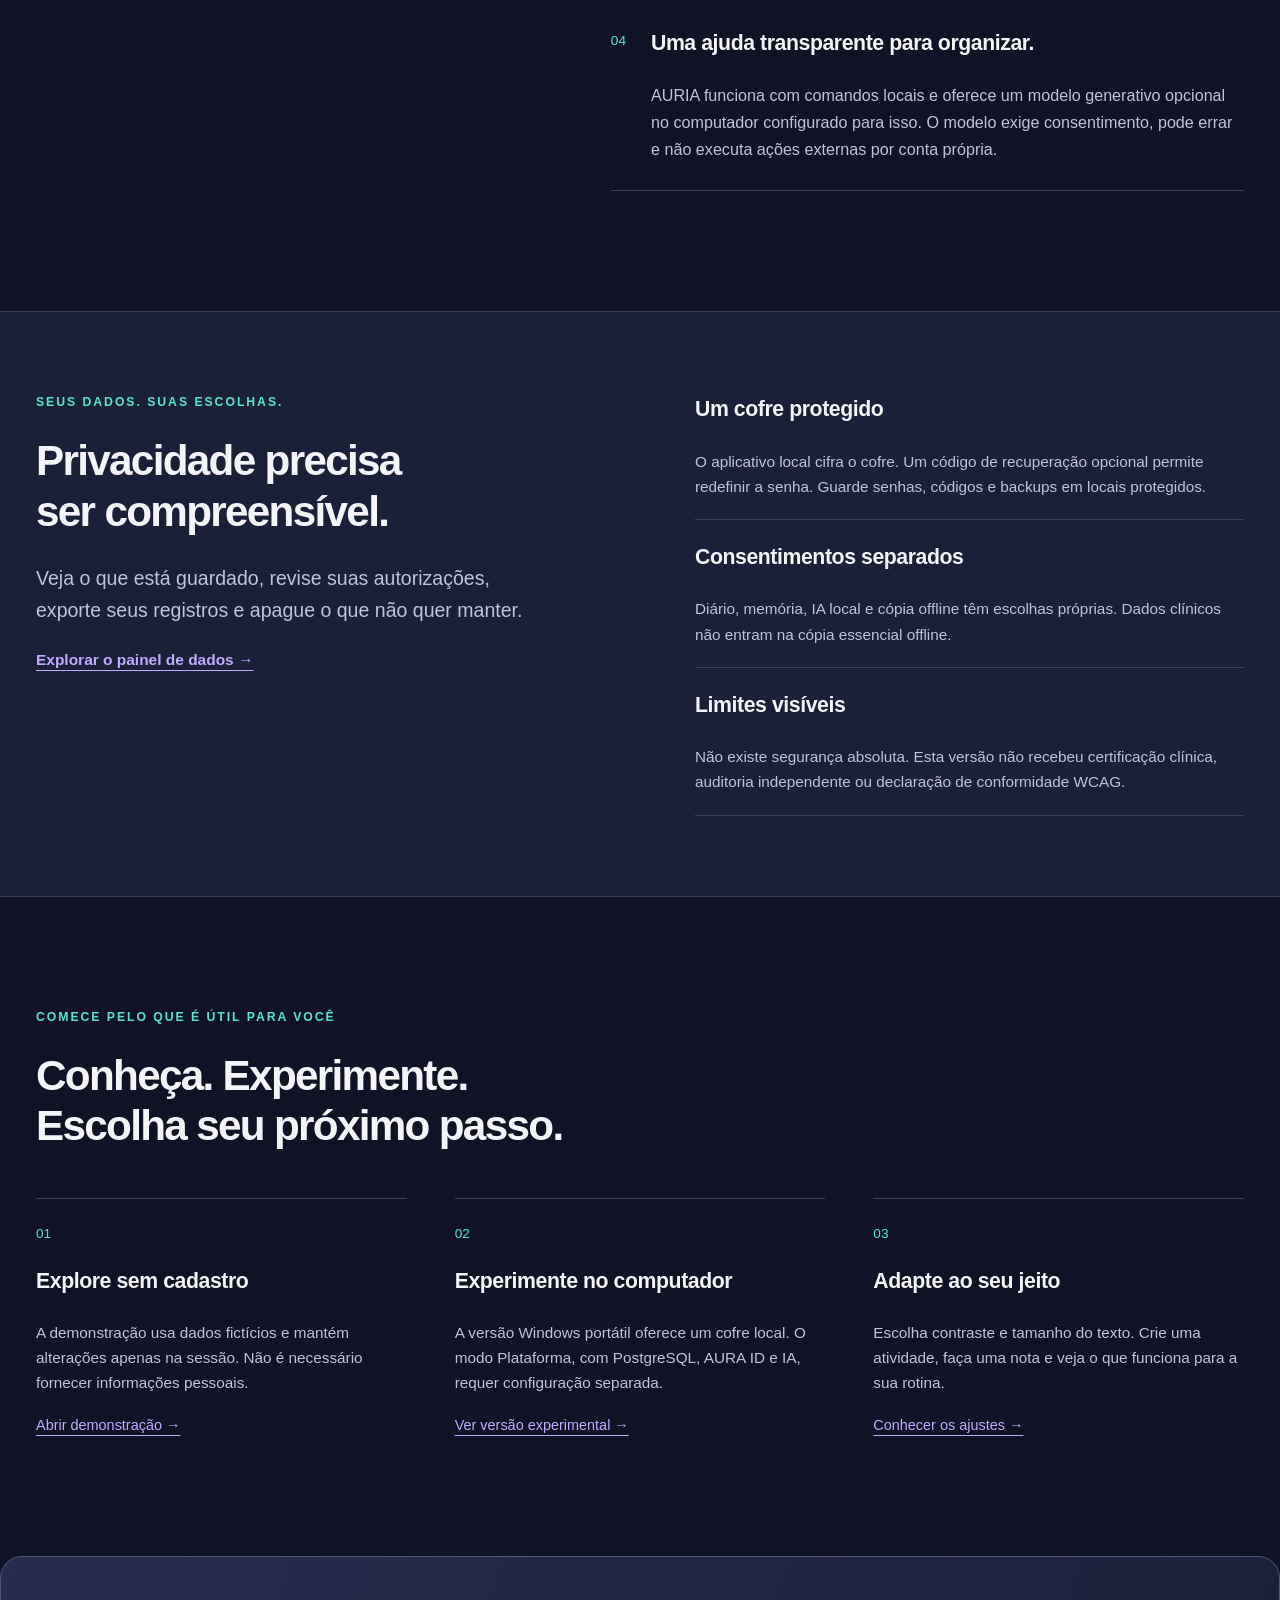
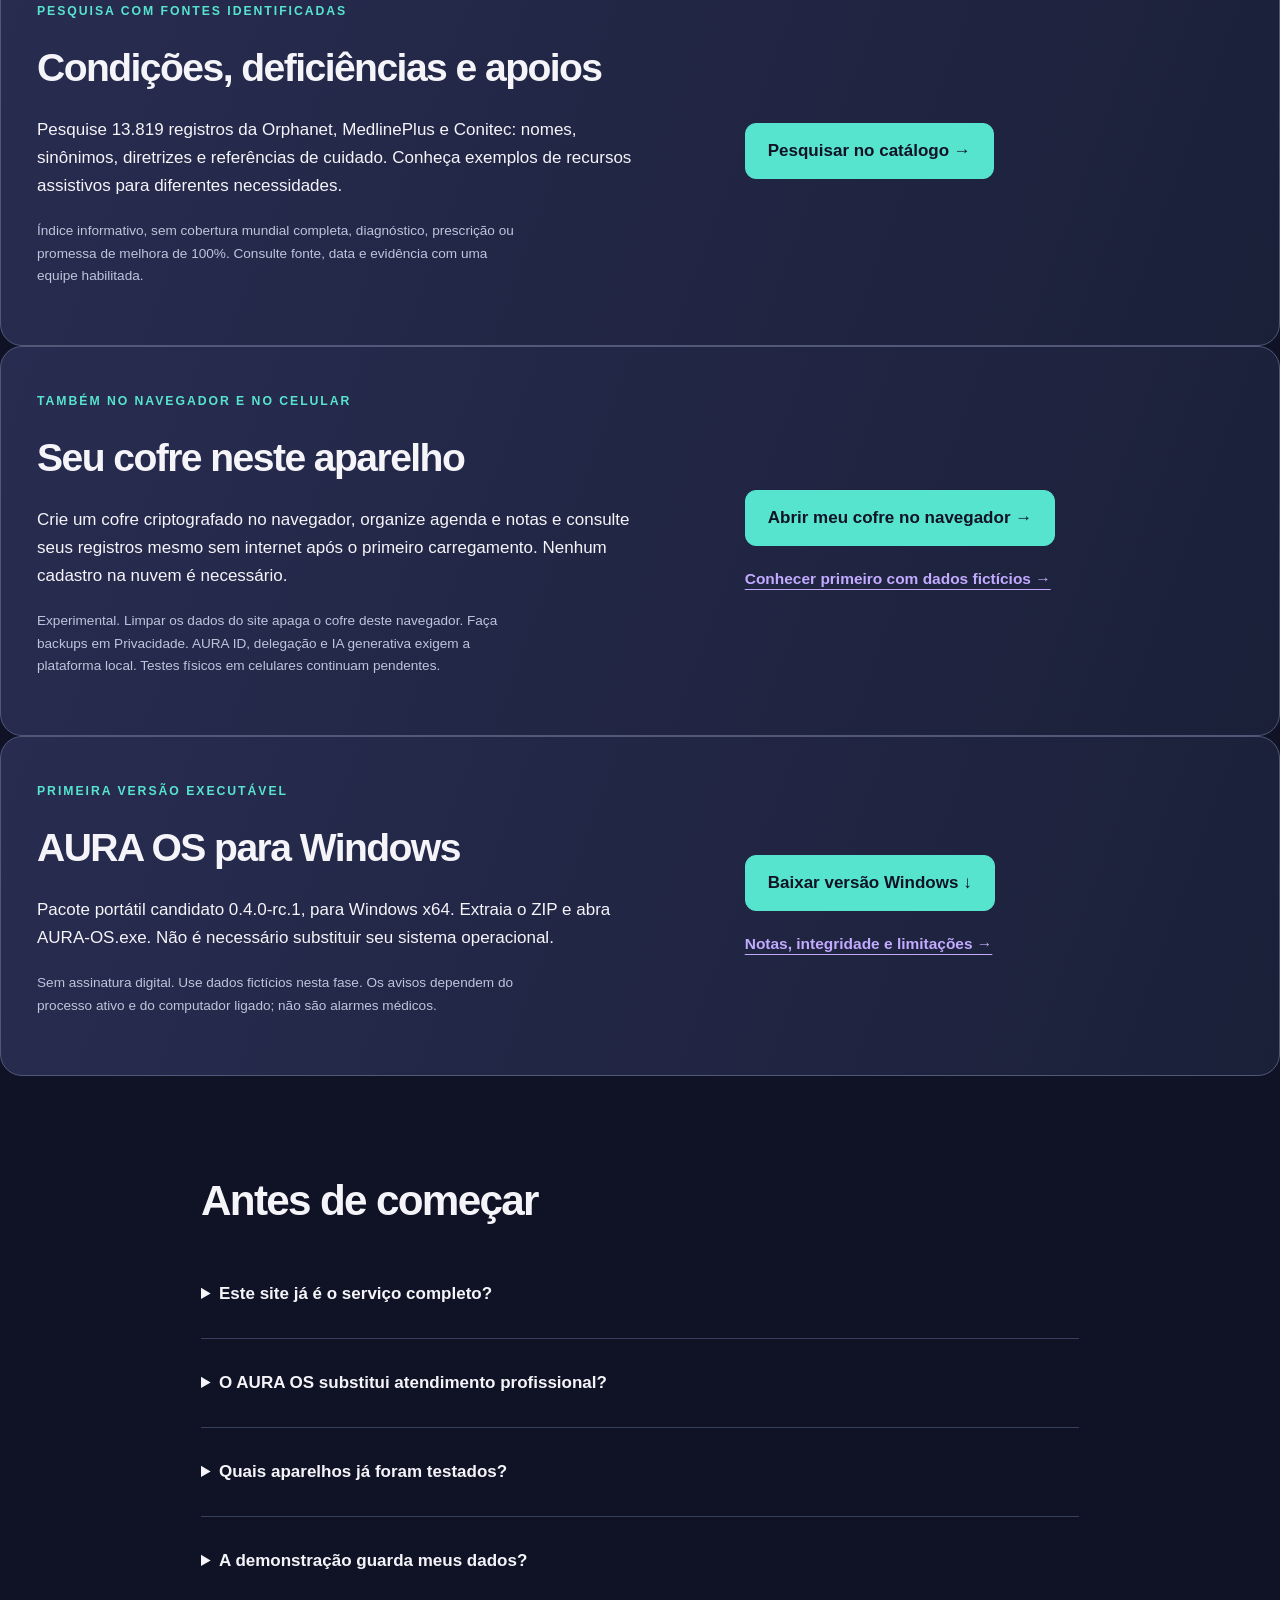
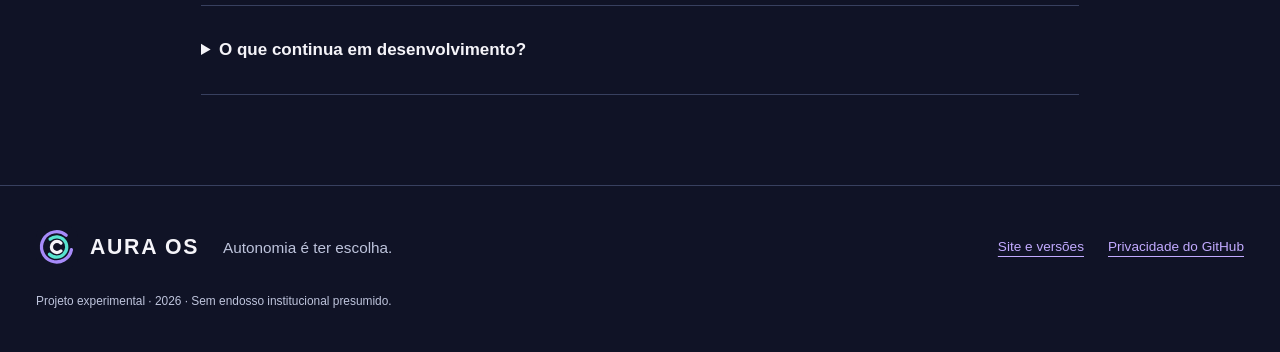
==== commit d1ed2bd3: "Publicar catalogo de fontes de saude e candidata 0.4" ====
--- a/index.html
+++ b/index.html
@@ -10,8 +10,9 @@
 <section class="wrap feature-section" id="recursos"><div class="section-intro"><p class="eyebrow">MENOS BARREIRAS, MAIS POSSIBILIDADES</p><h2>Ferramentas para o que<br>importa na sua vida.</h2><p class="muted">Uma plataforma assistiva em construção. Começamos pelas ações do dia a dia, com controles manuais que permanecem disponíveis sem IA.</p></div><div class="feature-list"><article><span class="feature-number">01</span><div><h3>Um dia que cabe no seu ritmo.</h3><p>Agenda, notas, pausas e atividades recorrentes. No modo local, ative uma cópia essencial criptografada para editar agenda e notas sem conexão e revisar conflitos ao reconectar.</p></div></article><article><span class="feature-number">02</span><div><h3>Mais caminhos para ler e se expressar.</h3><p>Texto ampliado, três temas, navegação por teclado, frases de comunicação e leitura em voz alta. Extraia e revise texto de PDF e de imagens com OCR local em português.</p></div></article><article><span class="feature-number">03</span><div><h3>Apoio com limites que você escolhe.</h3><p>No modo Plataforma, o AURA ID identifica as contas. A delegação local tem destinatário, escopo, prazo e revogação. O titular precisa manter seu cofre desbloqueado para o acesso de apoio.</p></div></article><article><span class="feature-number">04</span><div><h3>Uma ajuda transparente para organizar.</h3><p>AURIA funciona com comandos locais e oferece um modelo generativo opcional no computador configurado para isso. O modelo exige consentimento, pode errar e não executa ações externas por conta própria.</p></div></article></div></section>
 <section class="privacy-band" id="privacidade"><div class="wrap privacy-layout"><div><p class="eyebrow">SEUS DADOS. SUAS ESCOLHAS.</p><h2>Privacidade precisa<br>ser compreensível.</h2><p class="lead">Veja o que está guardado, revise suas autorizações, exporte seus registros e apague o que não quer manter.</p><a class="text-link" href="./demo/#privacidade">Explorar o painel de dados →</a></div><div class="privacy-details"><article><h3>Um cofre protegido</h3><p>O aplicativo local cifra o cofre. Um código de recuperação opcional permite redefinir a senha. Guarde senhas, códigos e backups em locais protegidos.</p></article><article><h3>Consentimentos separados</h3><p>Diário, memória, IA local e cópia offline têm escolhas próprias. Dados clínicos não entram na cópia essencial offline.</p></article><article><h3>Limites visíveis</h3><p>Não existe segurança absoluta. Esta versão não recebeu certificação clínica, auditoria independente ou declaração de conformidade WCAG.</p></article></div></div></section>
 <section class="wrap start-section" id="comecar"><div class="section-intro"><p class="eyebrow">COMECE PELO QUE É ÚTIL PARA VOCÊ</p><h2>Conheça. Experimente.<br>Escolha seu próximo passo.</h2></div><ol class="steps"><li><h3>Explore sem cadastro</h3><p>A demonstração usa dados fictícios e mantém alterações apenas na sessão. Não é necessário fornecer informações pessoais.</p><a href="./demo/">Abrir demonstração →</a></li><li><h3>Experimente no computador</h3><p>A versão Windows portátil oferece um cofre local. O modo Plataforma, com PostgreSQL, AURA ID e IA, requer configuração separada.</p><a href="#downloads">Ver versão experimental →</a></li><li><h3>Adapte ao seu jeito</h3><p>Escolha contraste e tamanho do texto. Crie uma atividade, faça uma nota e veja o que funciona para a sua rotina.</p><a href="./demo/#acessibilidade">Conhecer os ajustes →</a></li></ol></section>
+<section class="wrap downloads" id="catalogo"><div><p class="eyebrow">PESQUISA COM FONTES IDENTIFICADAS</p><h2>Condições, deficiências e apoios</h2><p>Pesquise 13.819 registros da Orphanet, MedlinePlus e Conitec: nomes, sinônimos, diretrizes e referências de cuidado. Conheça exemplos de recursos assistivos para diferentes necessidades.</p><p class="caption">Índice informativo, sem cobertura mundial completa, diagnóstico, prescrição ou promessa de melhora de 100%. Consulte fonte, data e evidência com uma equipe habilitada.</p></div><div class="download-actions"><a class="button primary" href="./demo/#catalogo">Pesquisar no catálogo →</a></div></section>
 <section class="wrap downloads" id="cofre-web"><div><p class="eyebrow">TAMBÉM NO NAVEGADOR E NO CELULAR</p><h2>Seu cofre neste aparelho</h2><p>Crie um cofre criptografado no navegador, organize agenda e notas e consulte seus registros mesmo sem internet após o primeiro carregamento. Nenhum cadastro na nuvem é necessário.</p><p class="caption">Experimental. Limpar os dados do site apaga o cofre deste navegador. Faça backups em Privacidade. AURA ID, delegação e IA generativa exigem a plataforma local. Testes físicos em celulares continuam pendentes.</p></div><div class="download-actions"><a class="button primary" href="./app/">Abrir meu cofre no navegador →</a><a class="text-link" href="./demo/">Conhecer primeiro com dados fictícios →</a></div></section>
-<section class="wrap downloads" id="downloads"><div><p class="eyebrow">PRIMEIRA VERSÃO EXECUTÁVEL</p><h2>AURA OS para Windows</h2><p>Pacote portátil experimental 0.3.0-preview, para Windows x64. Extraia o ZIP e abra AURA-OS.exe. Não é necessário substituir seu sistema operacional.</p><p class="caption">Sem assinatura digital. Use dados fictícios nesta fase. Os avisos dependem do processo ativo e do computador ligado; não são alarmes médicos.</p></div><div class="download-actions"><a class="button primary" href="https://github.com/lzvsrx/aura-os-site/releases/download/v0.3.0-preview/AURA-OS-Windows-x64-v0.3.0-preview.zip">Baixar versão Windows ↓</a><a class="text-link" href="https://github.com/lzvsrx/aura-os-site/releases/tag/v0.3.0-preview">Notas, integridade e limitações →</a></div></section>
+<section class="wrap downloads" id="downloads"><div><p class="eyebrow">PRIMEIRA VERSÃO EXECUTÁVEL</p><h2>AURA OS para Windows</h2><p>Pacote portátil candidato 0.4.0-rc.1, para Windows x64. Extraia o ZIP e abra AURA-OS.exe. Não é necessário substituir seu sistema operacional.</p><p class="caption">Sem assinatura digital. Use dados fictícios nesta fase. Os avisos dependem do processo ativo e do computador ligado; não são alarmes médicos.</p></div><div class="download-actions"><a class="button primary" href="https://github.com/lzvsrx/aura-os-site/releases/download/v0.4.0-rc.1/AURA-OS-Windows-x64-v0.4.0-rc.1.zip">Baixar versão Windows ↓</a><a class="text-link" href="https://github.com/lzvsrx/aura-os-site/releases/tag/v0.4.0-rc.1">Notas, integridade e limitações →</a></div></section>
 <section class="wrap faq"><h2>Antes de começar</h2><details><summary>Este site já é o serviço completo?</summary><p>Este é o site público com demonstração, downloads e cofre local no navegador. O GitHub Pages serve arquivos estáticos. Banco de dados, identidade e API não estão sendo executados pelo Pages. O cofre web funciona neste aparelho; os serviços de identidade e colaboração exigem um computador configurado para o modo Plataforma.</p></details><details><summary>O AURA OS substitui atendimento profissional?</summary><p>Não. O diário e os planos são registros informados pelo usuário. AURIA não deve ser usada para diagnóstico, prescrição ou alteração de tratamentos. Integrações clínicas exigem revisão especializada e acordos próprios.</p></details><details><summary>Quais aparelhos já foram testados?</summary><p>Esta entrega foi testada automaticamente em Windows x64 e navegador Chromium, incluindo emulação de largura móvel. Isso não equivale a testes físicos em Android, iPhone, macOS, Linux, leitores de tela ou dispositivos assistivos.</p></details><details><summary>A demonstração guarda meus dados?</summary><p>A demonstração mantém as mudanças em memória durante a sessão. Ao sair ou recarregar, elas são descartadas. Evite inserir dados reais. A leitura em voz alta depende do mecanismo do navegador. Como serviço de hospedagem, o GitHub pode registrar acessos conforme sua própria política de privacidade.</p></details><details><summary>O que continua em desenvolvimento?</summary><p>Aplicativos nativos móveis, validação participativa, leitores de tela em dispositivos reais, governança clínica, integrações institucionais, assinatura de instaladores e operação monitorada em nuvem. O roteiro completo não é apresentado como concluído.</p></details></section>
 </main><footer class="wrap footer"><a class="brand" href="./"><img src="./icon.svg" alt="">AURA OS</a><p>Autonomia é ter escolha.</p><div><a href="https://github.com/lzvsrx/aura-os-site">Site e versões</a><a href="https://docs.github.com/en/site-policy/privacy-policies/github-general-privacy-statement">Privacidade do GitHub</a></div><small>Projeto experimental · 2026 · Sem endosso institucional presumido.</small></footer>
 </body></html>
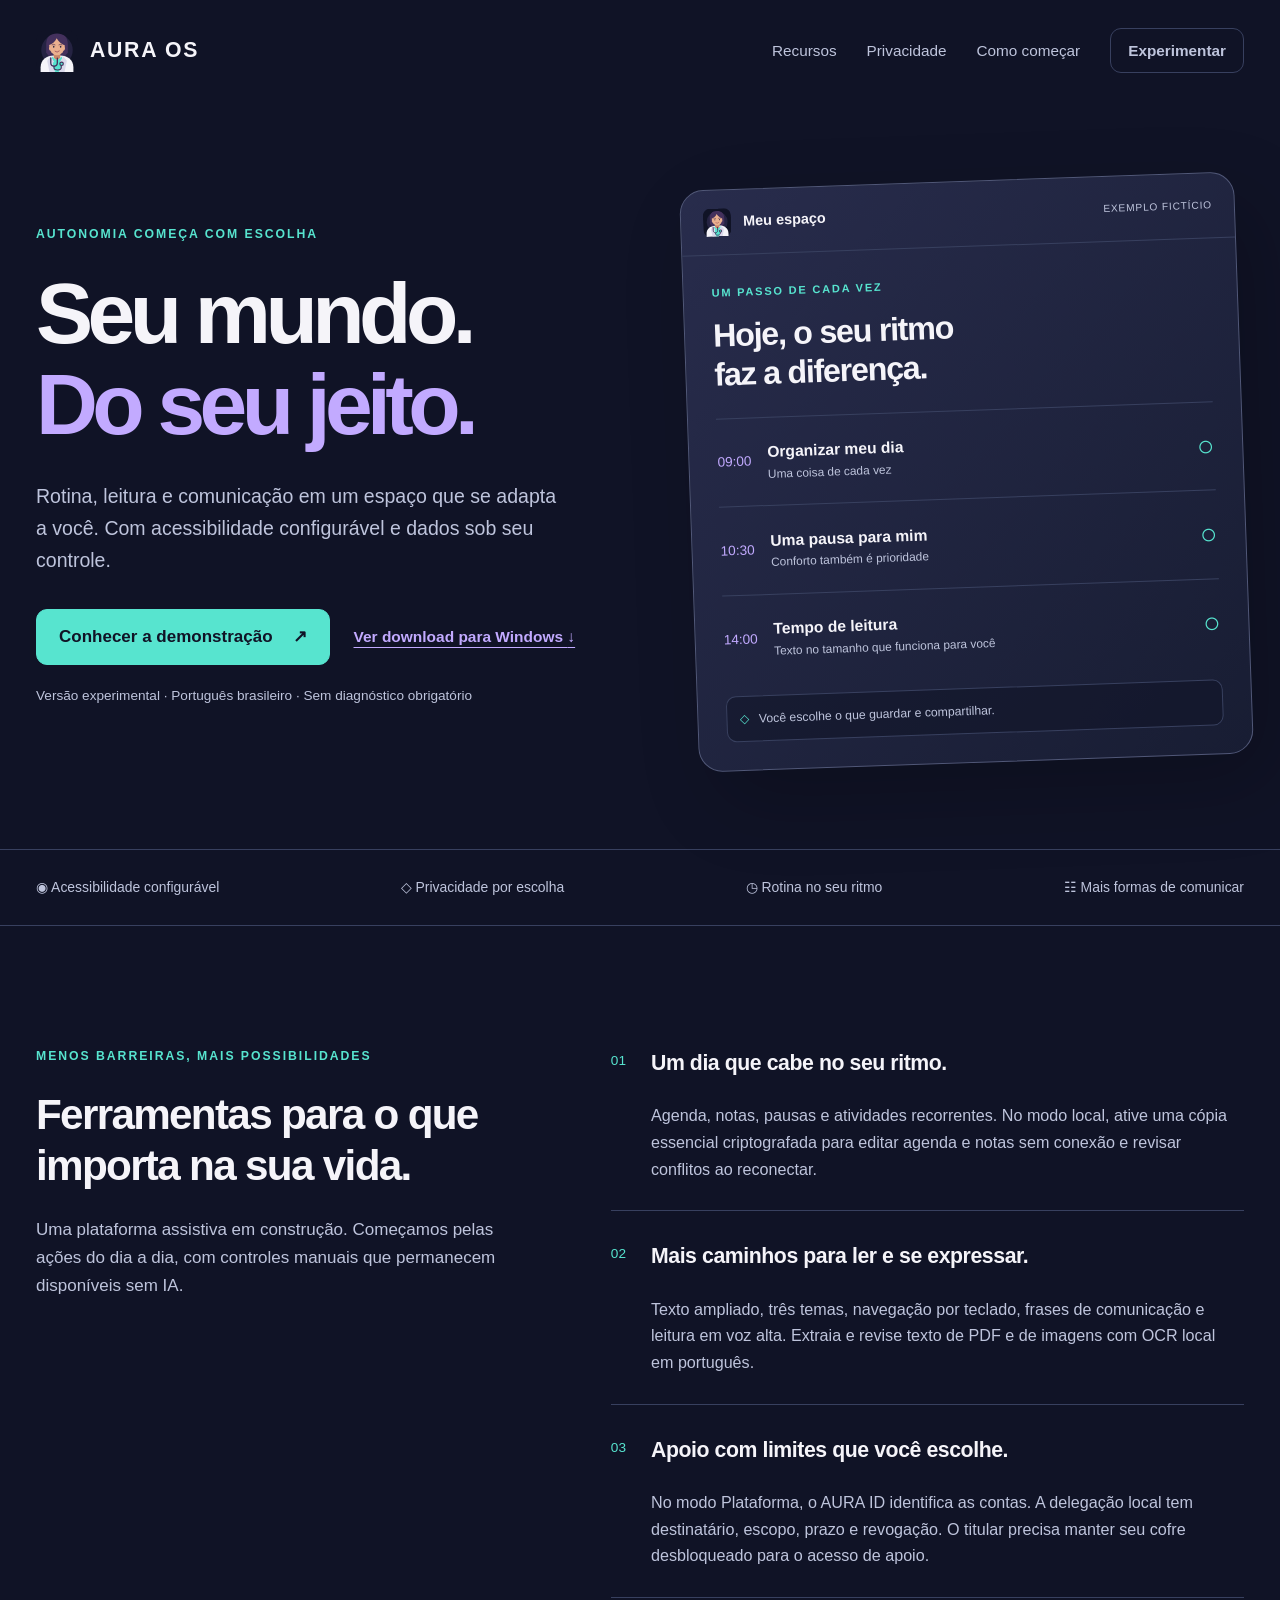
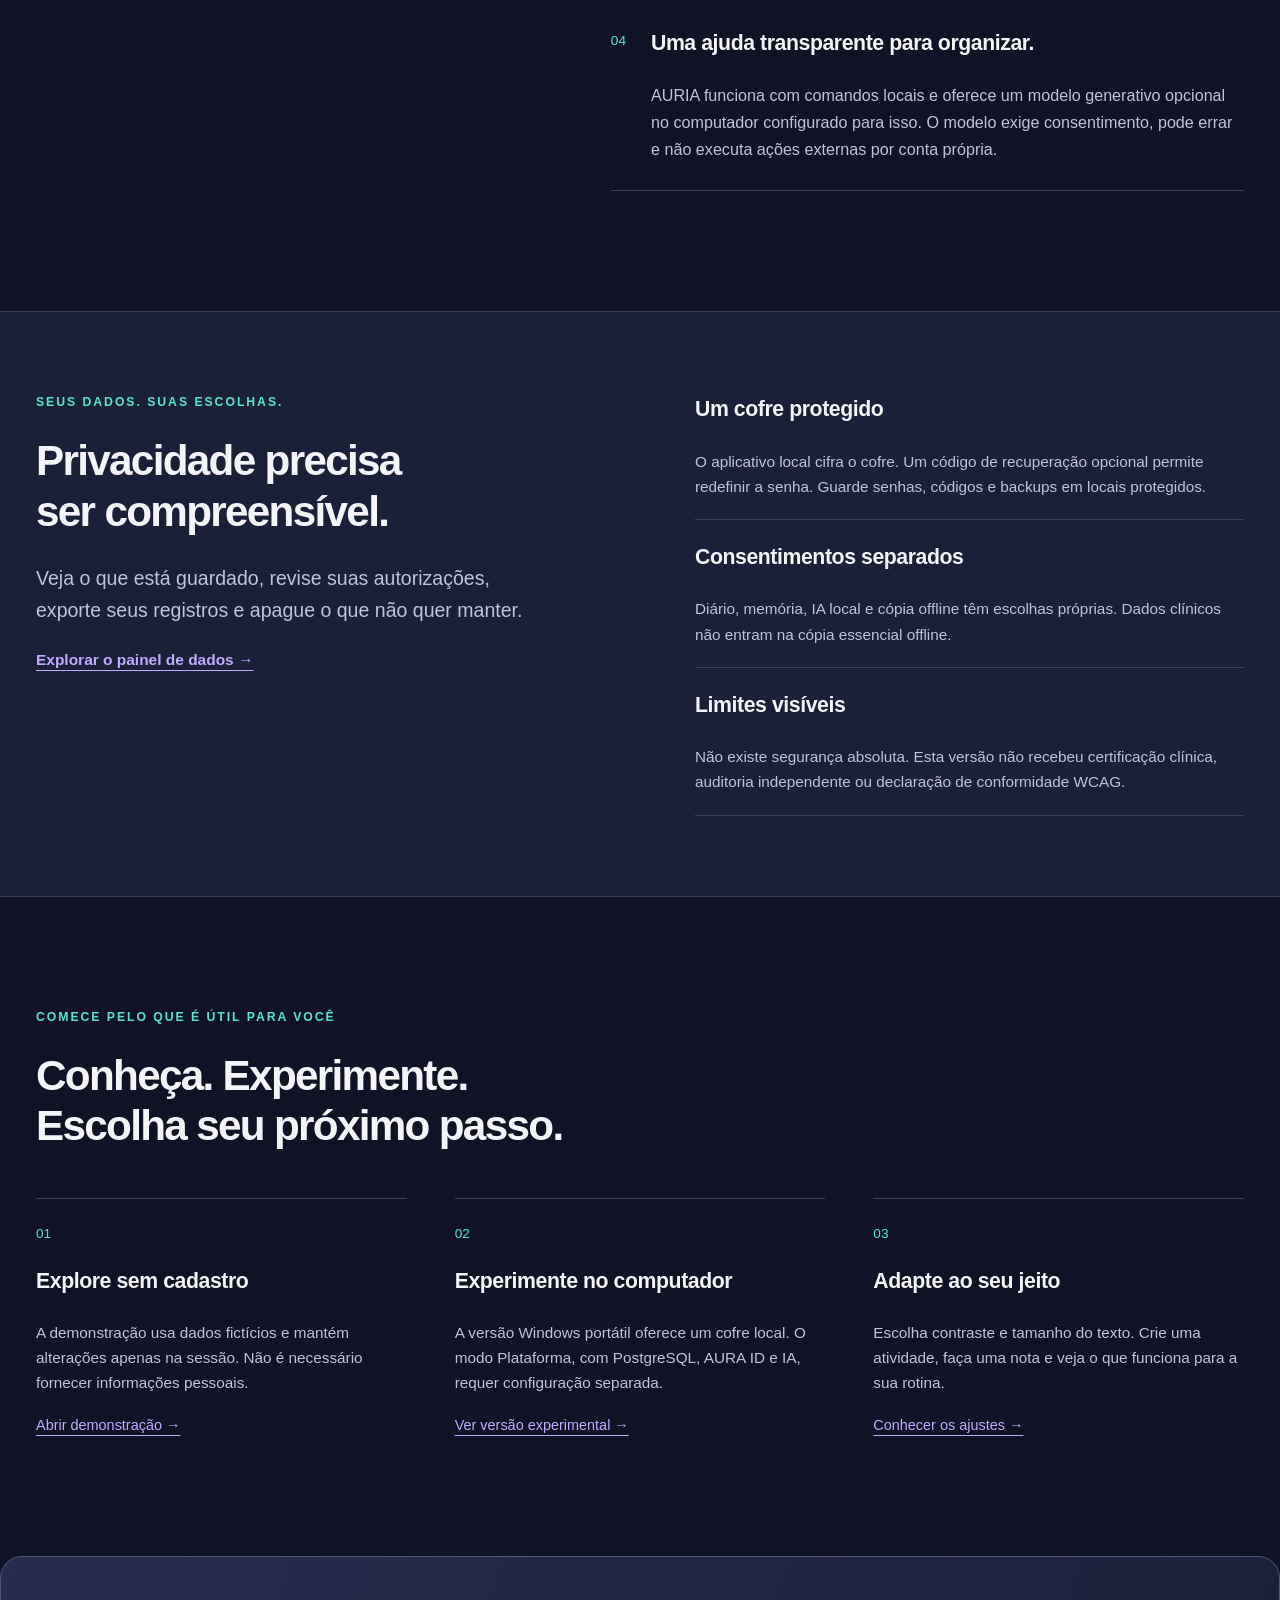
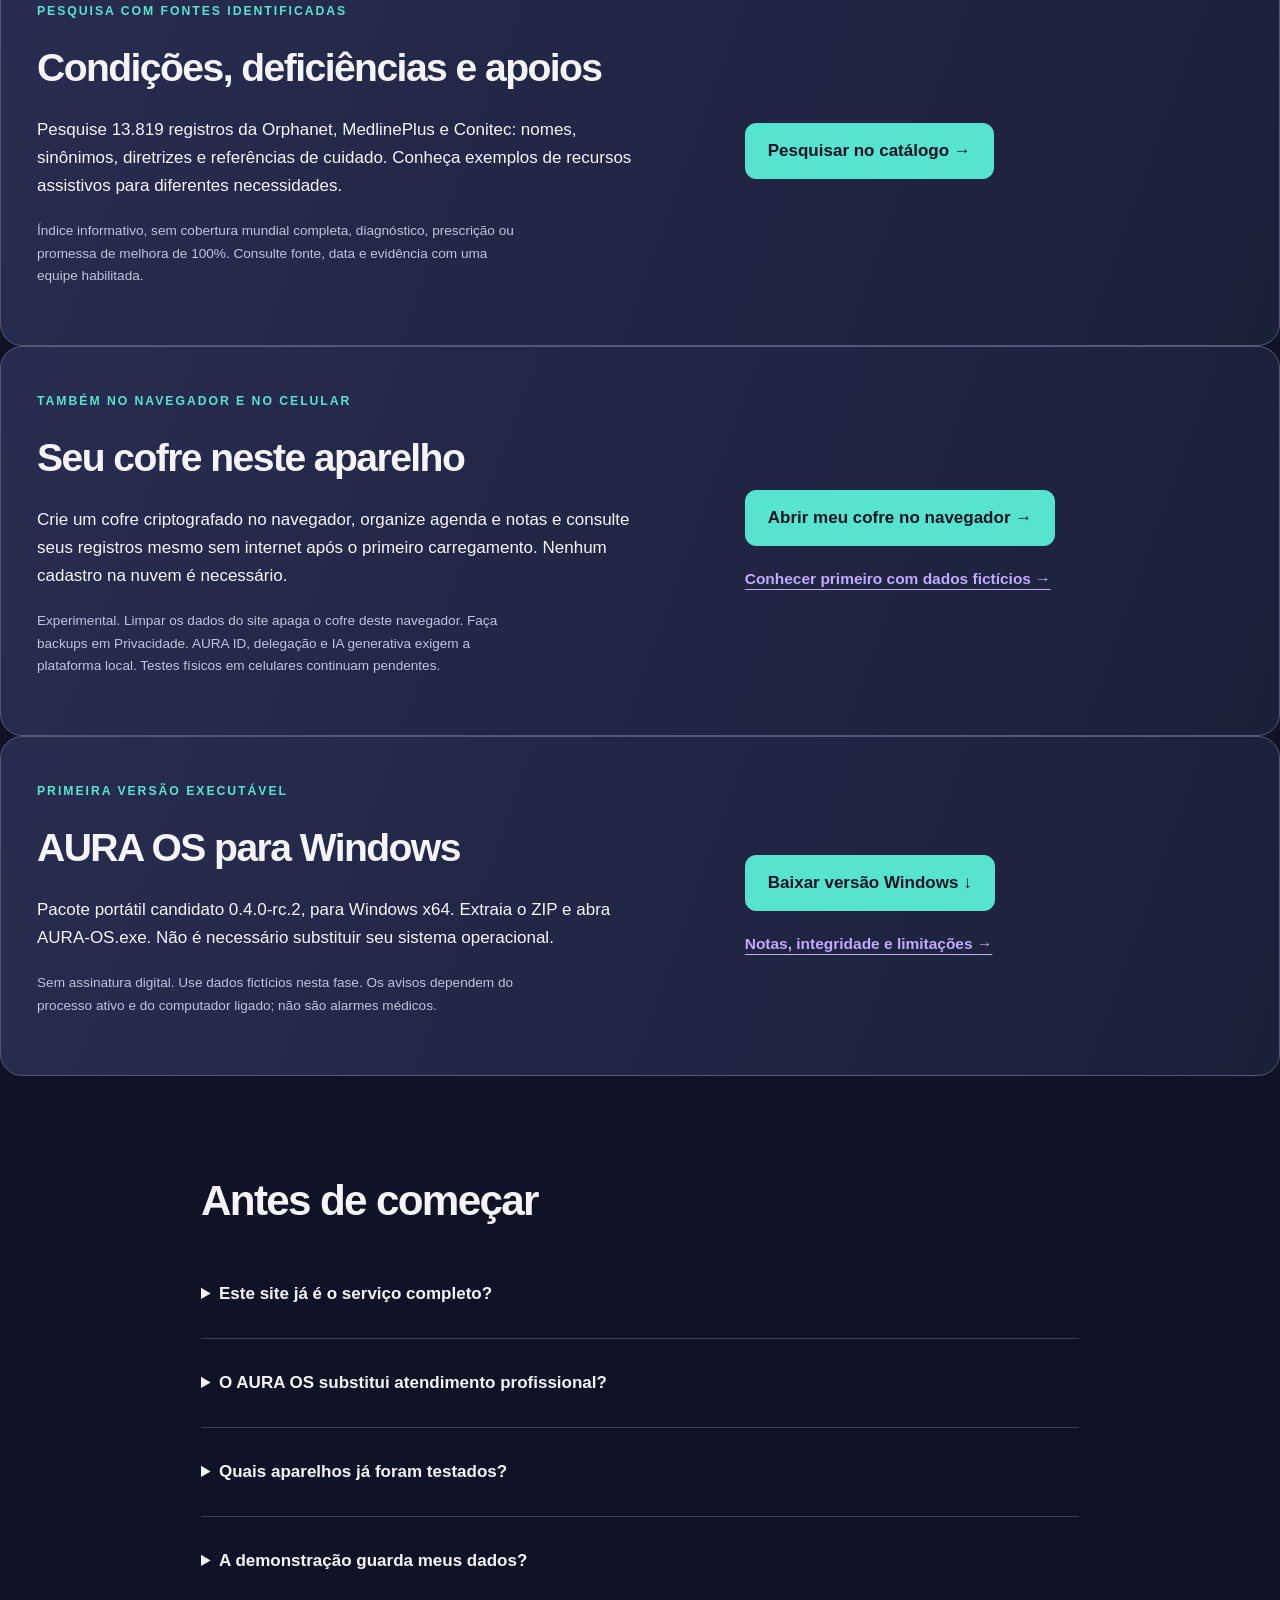
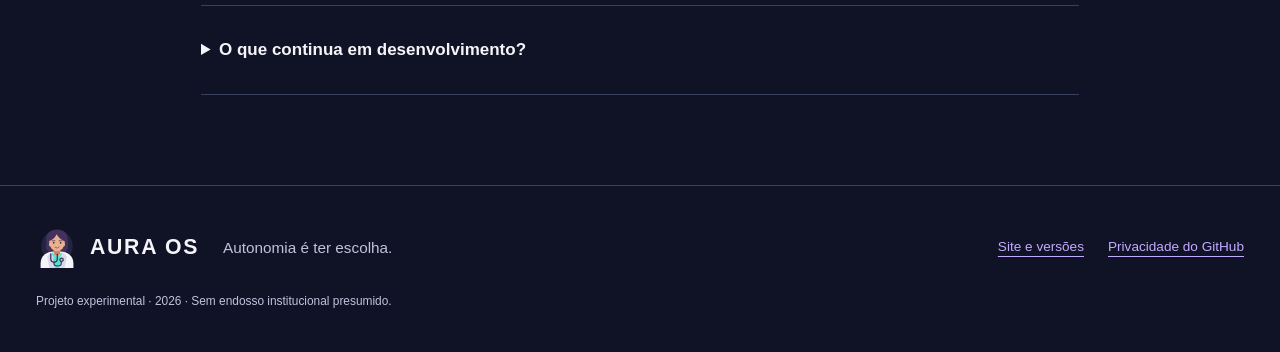
==== commit dca99e42: "Atualizar icone para personagem medica e pacote rc.2" ====
--- a/index.html
+++ b/index.html
@@ -12,7 +12,7 @@
 <section class="wrap start-section" id="comecar"><div class="section-intro"><p class="eyebrow">COMECE PELO QUE É ÚTIL PARA VOCÊ</p><h2>Conheça. Experimente.<br>Escolha seu próximo passo.</h2></div><ol class="steps"><li><h3>Explore sem cadastro</h3><p>A demonstração usa dados fictícios e mantém alterações apenas na sessão. Não é necessário fornecer informações pessoais.</p><a href="./demo/">Abrir demonstração →</a></li><li><h3>Experimente no computador</h3><p>A versão Windows portátil oferece um cofre local. O modo Plataforma, com PostgreSQL, AURA ID e IA, requer configuração separada.</p><a href="#downloads">Ver versão experimental →</a></li><li><h3>Adapte ao seu jeito</h3><p>Escolha contraste e tamanho do texto. Crie uma atividade, faça uma nota e veja o que funciona para a sua rotina.</p><a href="./demo/#acessibilidade">Conhecer os ajustes →</a></li></ol></section>
 <section class="wrap downloads" id="catalogo"><div><p class="eyebrow">PESQUISA COM FONTES IDENTIFICADAS</p><h2>Condições, deficiências e apoios</h2><p>Pesquise 13.819 registros da Orphanet, MedlinePlus e Conitec: nomes, sinônimos, diretrizes e referências de cuidado. Conheça exemplos de recursos assistivos para diferentes necessidades.</p><p class="caption">Índice informativo, sem cobertura mundial completa, diagnóstico, prescrição ou promessa de melhora de 100%. Consulte fonte, data e evidência com uma equipe habilitada.</p></div><div class="download-actions"><a class="button primary" href="./demo/#catalogo">Pesquisar no catálogo →</a></div></section>
 <section class="wrap downloads" id="cofre-web"><div><p class="eyebrow">TAMBÉM NO NAVEGADOR E NO CELULAR</p><h2>Seu cofre neste aparelho</h2><p>Crie um cofre criptografado no navegador, organize agenda e notas e consulte seus registros mesmo sem internet após o primeiro carregamento. Nenhum cadastro na nuvem é necessário.</p><p class="caption">Experimental. Limpar os dados do site apaga o cofre deste navegador. Faça backups em Privacidade. AURA ID, delegação e IA generativa exigem a plataforma local. Testes físicos em celulares continuam pendentes.</p></div><div class="download-actions"><a class="button primary" href="./app/">Abrir meu cofre no navegador →</a><a class="text-link" href="./demo/">Conhecer primeiro com dados fictícios →</a></div></section>
-<section class="wrap downloads" id="downloads"><div><p class="eyebrow">PRIMEIRA VERSÃO EXECUTÁVEL</p><h2>AURA OS para Windows</h2><p>Pacote portátil candidato 0.4.0-rc.1, para Windows x64. Extraia o ZIP e abra AURA-OS.exe. Não é necessário substituir seu sistema operacional.</p><p class="caption">Sem assinatura digital. Use dados fictícios nesta fase. Os avisos dependem do processo ativo e do computador ligado; não são alarmes médicos.</p></div><div class="download-actions"><a class="button primary" href="https://github.com/lzvsrx/aura-os-site/releases/download/v0.4.0-rc.1/AURA-OS-Windows-x64-v0.4.0-rc.1.zip">Baixar versão Windows ↓</a><a class="text-link" href="https://github.com/lzvsrx/aura-os-site/releases/tag/v0.4.0-rc.1">Notas, integridade e limitações →</a></div></section>
+<section class="wrap downloads" id="downloads"><div><p class="eyebrow">PRIMEIRA VERSÃO EXECUTÁVEL</p><h2>AURA OS para Windows</h2><p>Pacote portátil candidato 0.4.0-rc.2, para Windows x64. Extraia o ZIP e abra AURA-OS.exe. Não é necessário substituir seu sistema operacional.</p><p class="caption">Sem assinatura digital. Use dados fictícios nesta fase. Os avisos dependem do processo ativo e do computador ligado; não são alarmes médicos.</p></div><div class="download-actions"><a class="button primary" href="https://github.com/lzvsrx/aura-os-site/releases/download/v0.4.0-rc.2/AURA-OS-Windows-x64-v0.4.0-rc.2.zip">Baixar versão Windows ↓</a><a class="text-link" href="https://github.com/lzvsrx/aura-os-site/releases/tag/v0.4.0-rc.2">Notas, integridade e limitações →</a></div></section>
 <section class="wrap faq"><h2>Antes de começar</h2><details><summary>Este site já é o serviço completo?</summary><p>Este é o site público com demonstração, downloads e cofre local no navegador. O GitHub Pages serve arquivos estáticos. Banco de dados, identidade e API não estão sendo executados pelo Pages. O cofre web funciona neste aparelho; os serviços de identidade e colaboração exigem um computador configurado para o modo Plataforma.</p></details><details><summary>O AURA OS substitui atendimento profissional?</summary><p>Não. O diário e os planos são registros informados pelo usuário. AURIA não deve ser usada para diagnóstico, prescrição ou alteração de tratamentos. Integrações clínicas exigem revisão especializada e acordos próprios.</p></details><details><summary>Quais aparelhos já foram testados?</summary><p>Esta entrega foi testada automaticamente em Windows x64 e navegador Chromium, incluindo emulação de largura móvel. Isso não equivale a testes físicos em Android, iPhone, macOS, Linux, leitores de tela ou dispositivos assistivos.</p></details><details><summary>A demonstração guarda meus dados?</summary><p>A demonstração mantém as mudanças em memória durante a sessão. Ao sair ou recarregar, elas são descartadas. Evite inserir dados reais. A leitura em voz alta depende do mecanismo do navegador. Como serviço de hospedagem, o GitHub pode registrar acessos conforme sua própria política de privacidade.</p></details><details><summary>O que continua em desenvolvimento?</summary><p>Aplicativos nativos móveis, validação participativa, leitores de tela em dispositivos reais, governança clínica, integrações institucionais, assinatura de instaladores e operação monitorada em nuvem. O roteiro completo não é apresentado como concluído.</p></details></section>
 </main><footer class="wrap footer"><a class="brand" href="./"><img src="./icon.svg" alt="">AURA OS</a><p>Autonomia é ter escolha.</p><div><a href="https://github.com/lzvsrx/aura-os-site">Site e versões</a><a href="https://docs.github.com/en/site-policy/privacy-policies/github-general-privacy-statement">Privacidade do GitHub</a></div><small>Projeto experimental · 2026 · Sem endosso institucional presumido.</small></footer>
 </body></html>
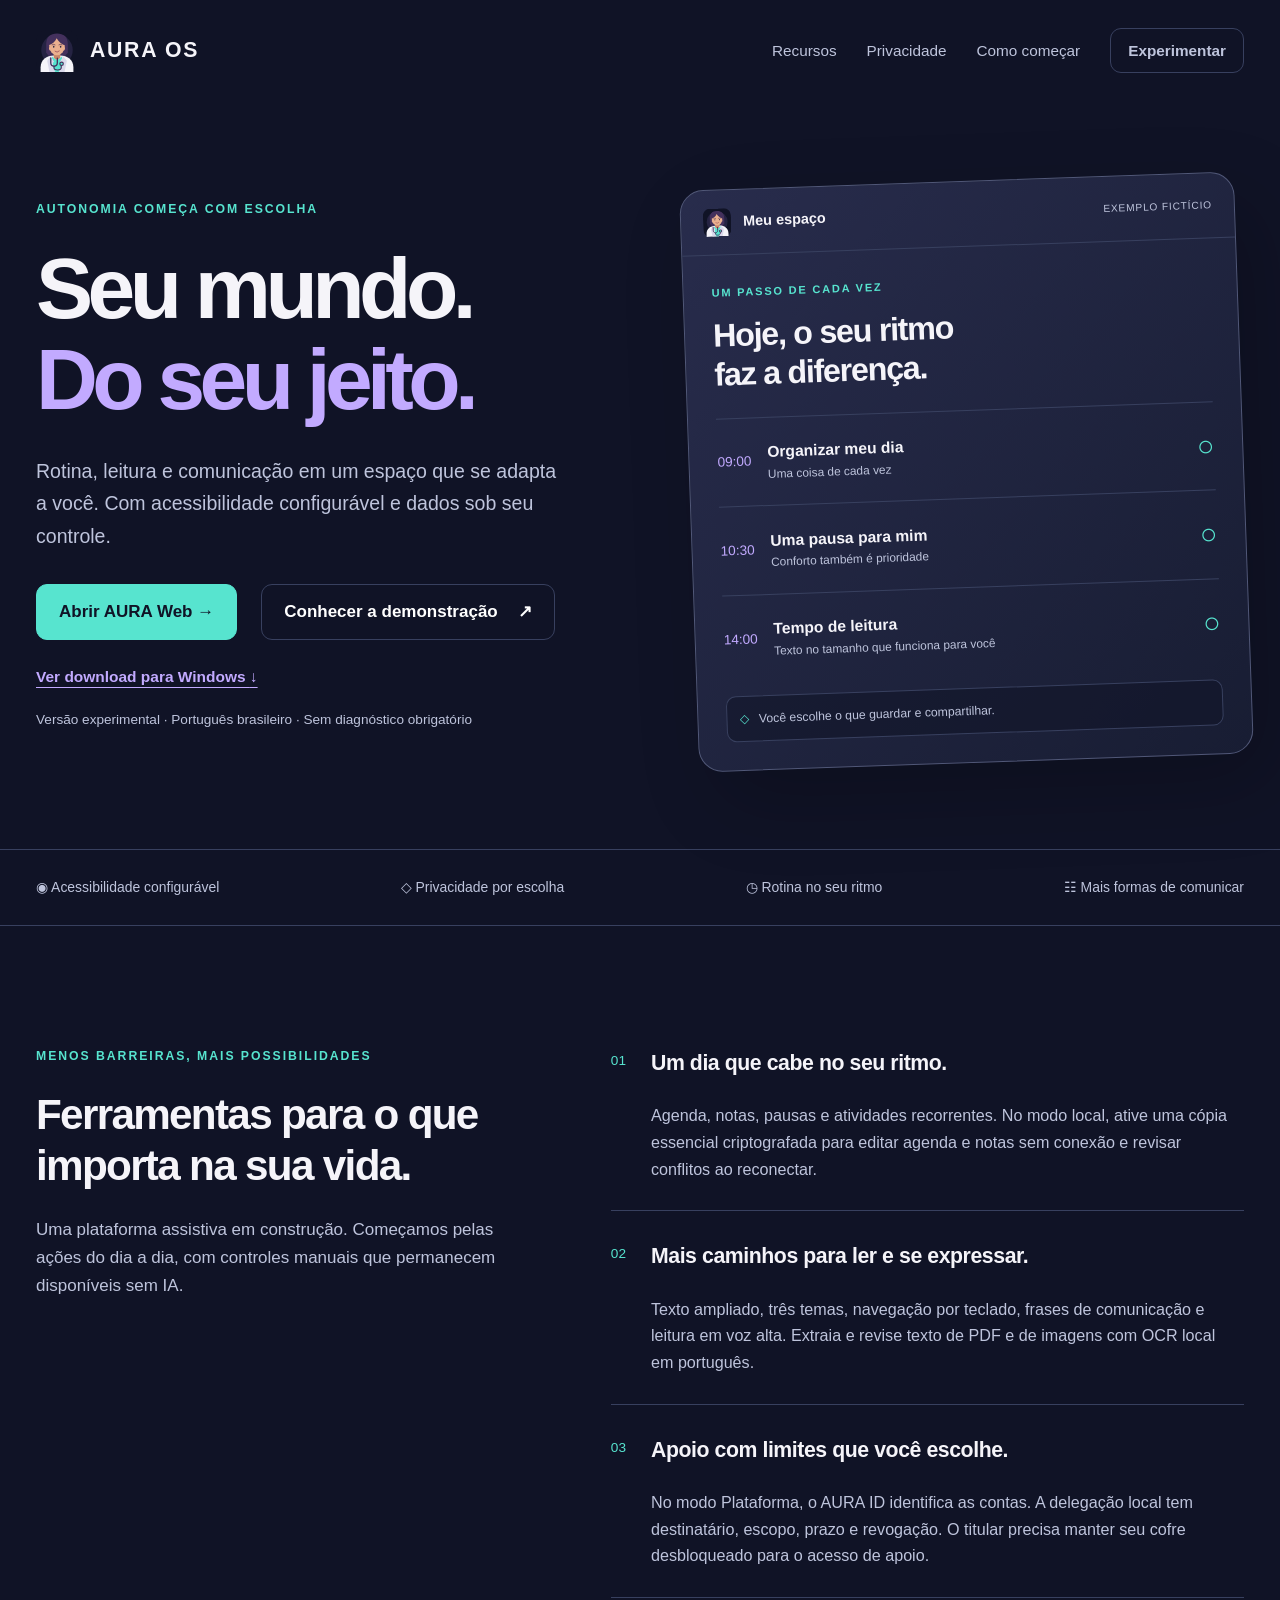
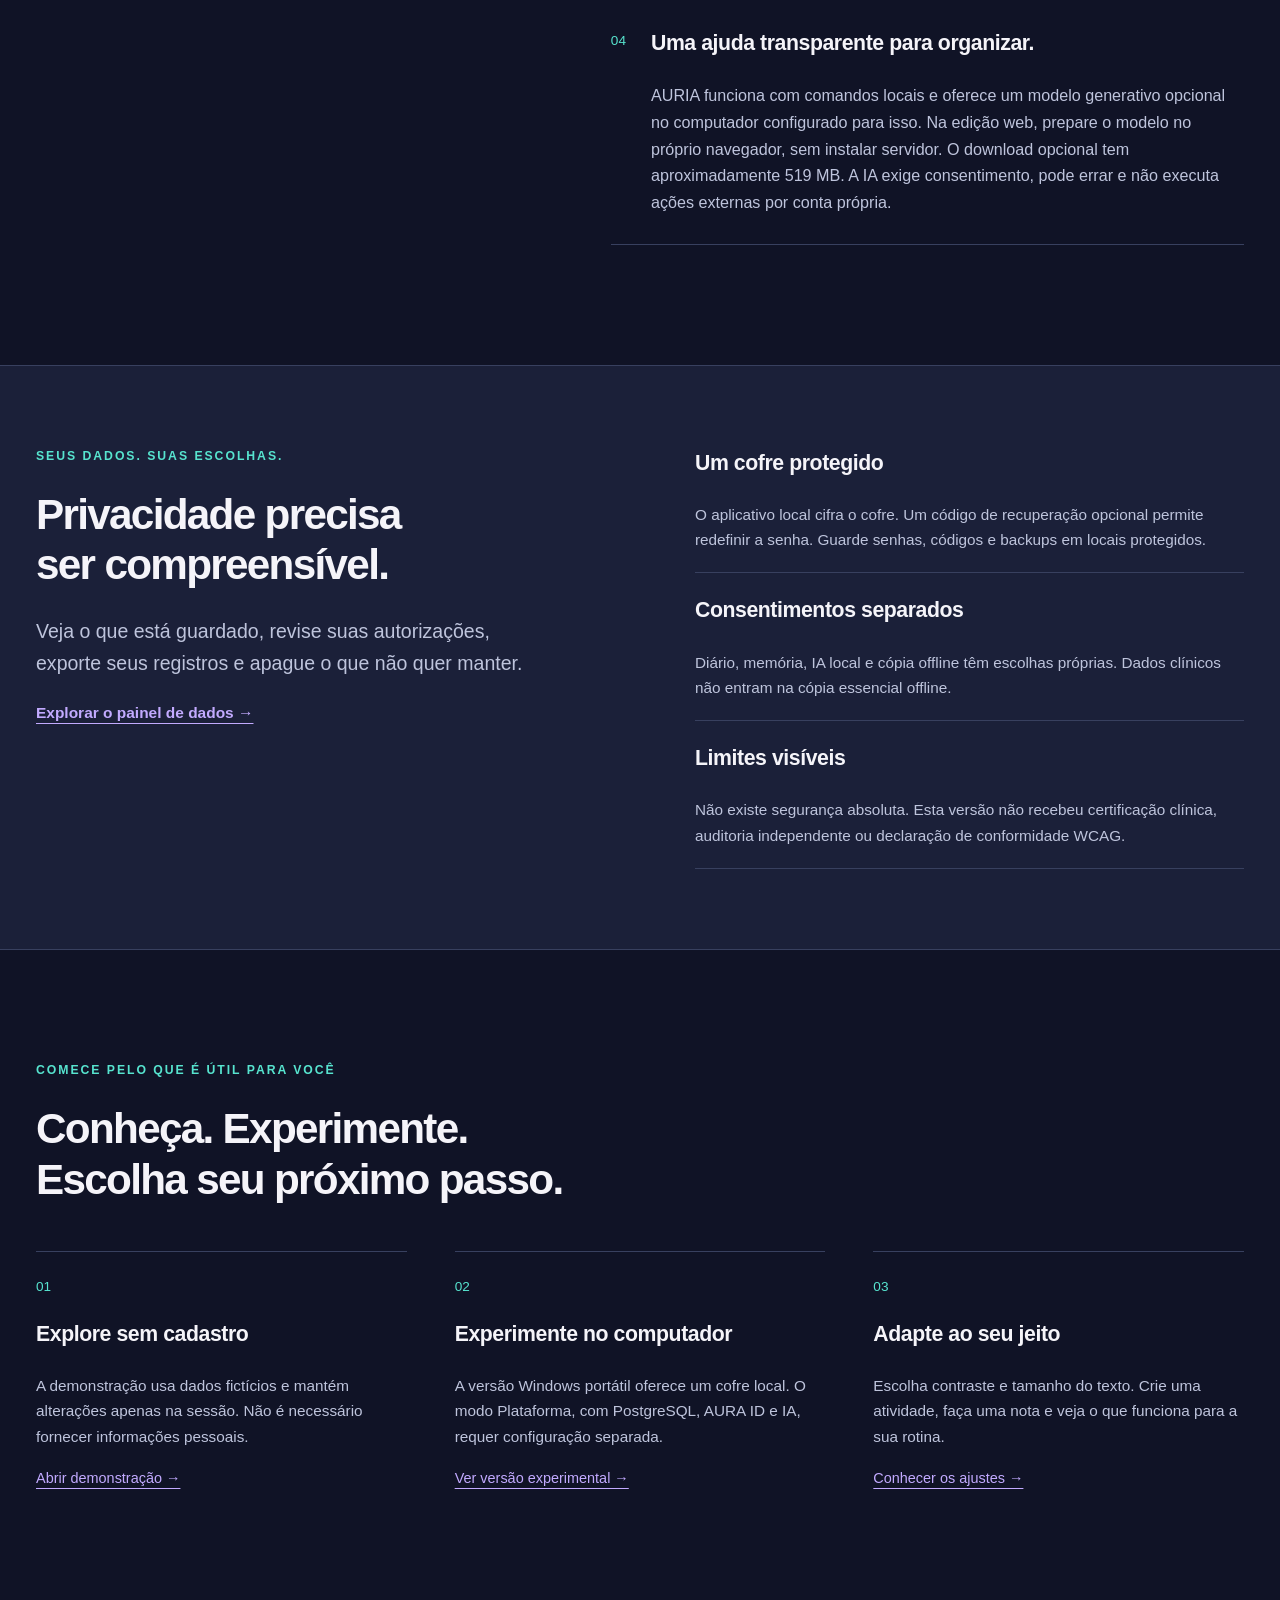
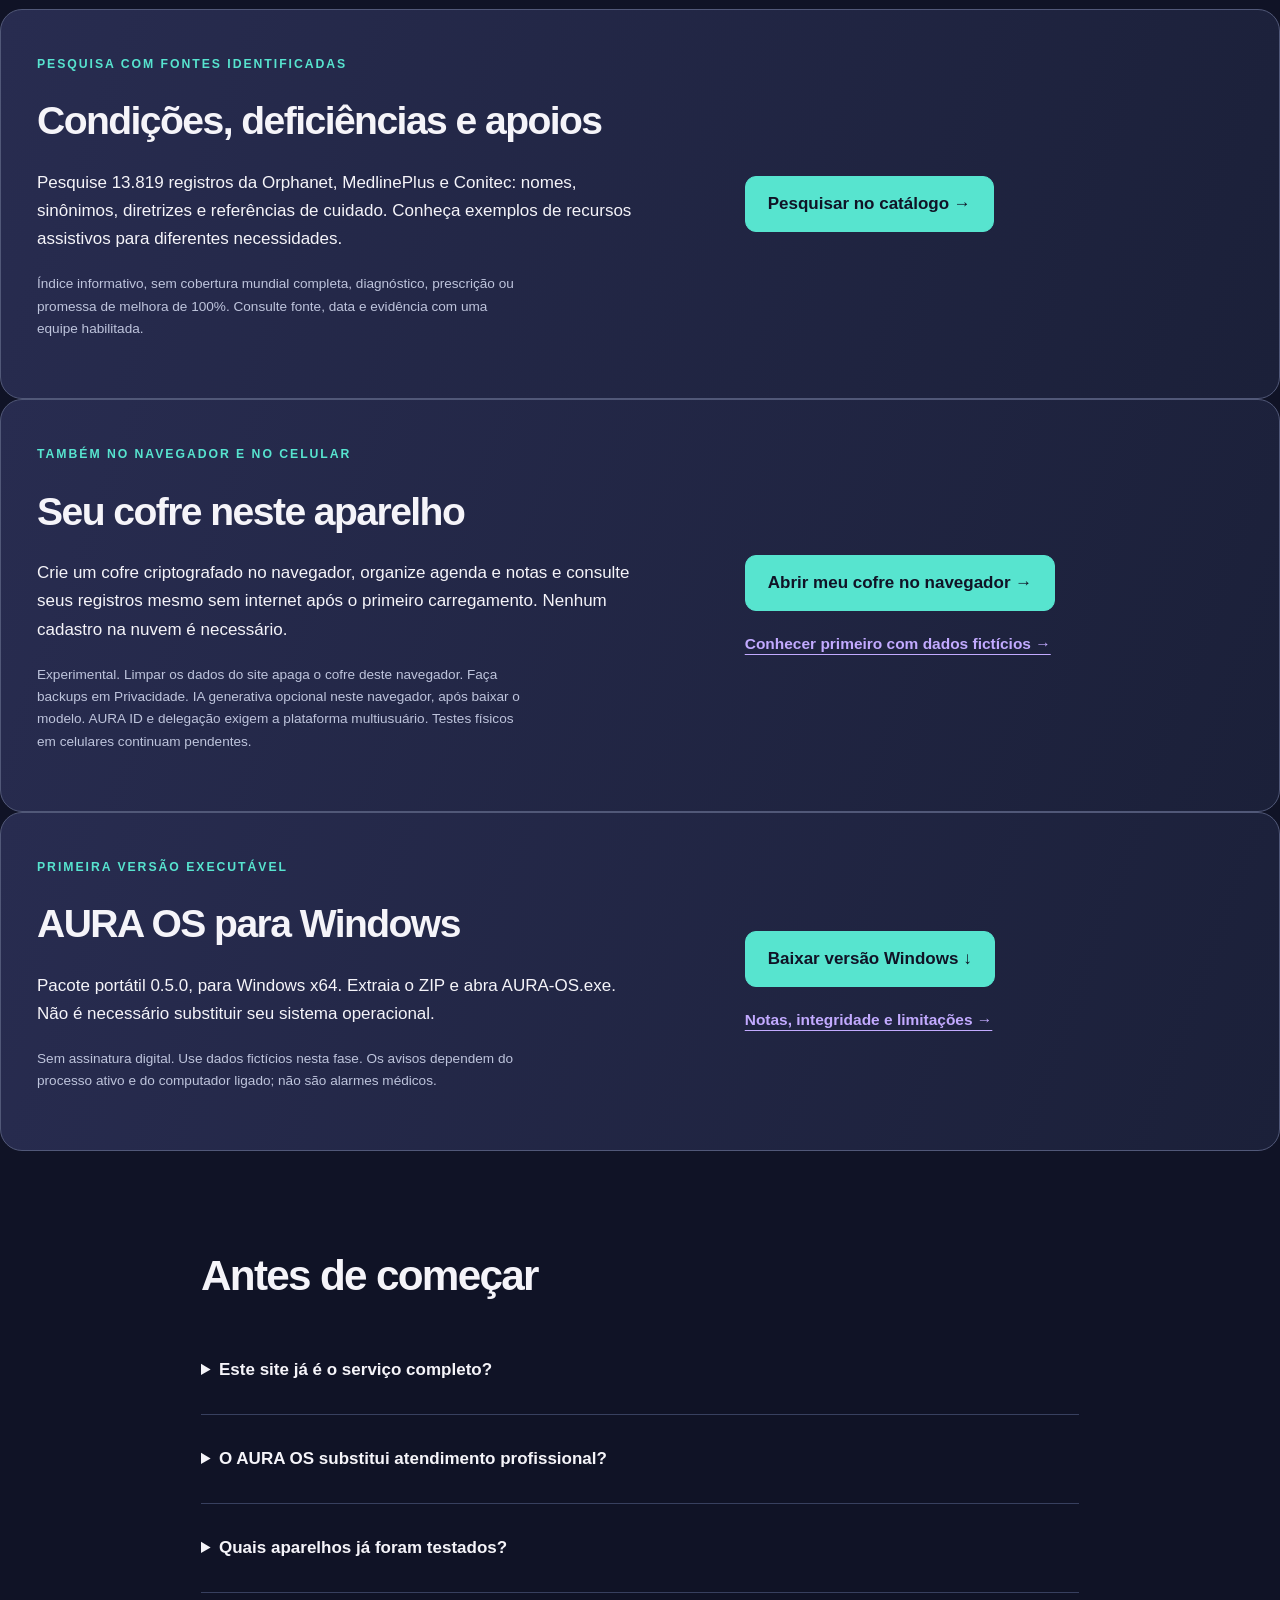
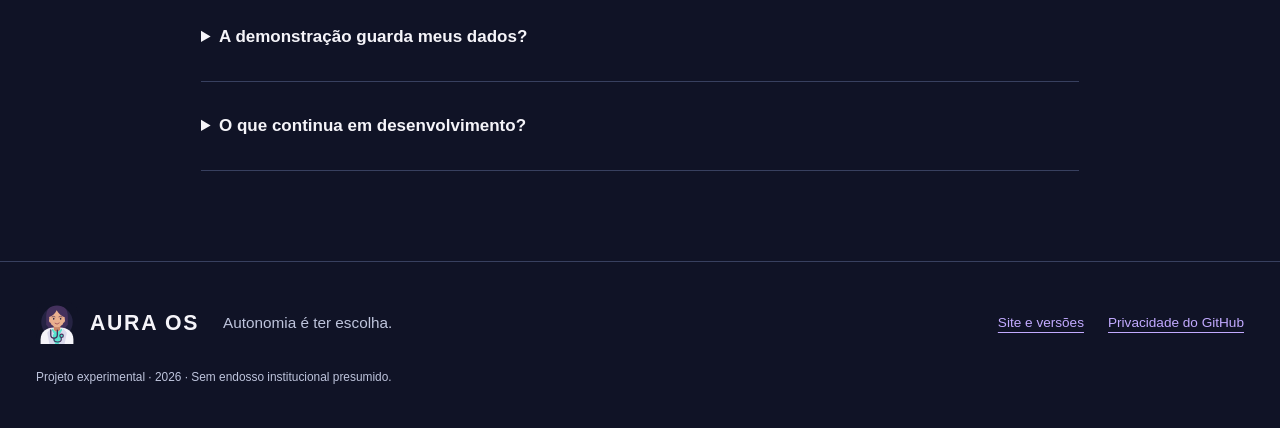
==== commit 125bef81: "Publicar AURA Web com modelo local, importacao e instalacao PWA" ====
--- a/index.html
+++ b/index.html
@@ -5,14 +5,14 @@
 <a class="skip" href="#conteudo">Pular para o conteúdo</a>
 <header class="navigation"><a class="brand" href="./"><img src="./icon.svg" alt="">AURA OS</a><nav aria-label="Navegação do site"><a href="#recursos">Recursos</a><a href="#privacidade">Privacidade</a><a href="#comecar">Como começar</a><a class="button small" href="./demo/">Experimentar</a></nav></header>
 <main id="conteudo">
-<section class="hero wrap"><div><p class="eyebrow">AUTONOMIA COMEÇA COM ESCOLHA</p><h1>Seu mundo.<br><span>Do seu jeito.</span></h1><p class="lead">Rotina, leitura e comunicação em um espaço que se adapta a você. Com acessibilidade configurável e dados sob seu controle.</p><div class="actions"><a class="button primary" href="./demo/">Conhecer a demonstração <span aria-hidden="true">↗</span></a><a class="text-link" href="#downloads">Ver download para Windows <span aria-hidden="true">↓</span></a></div><p class="caption">Versão experimental · Português brasileiro · Sem diagnóstico obrigatório</p></div><div class="preview" aria-label="Exemplo fictício de uma rotina no AURA OS"><div class="preview-head"><span class="brand"><img src="./icon.svg" alt="">Meu espaço</span><span class="tag">EXEMPLO FICTÍCIO</span></div><div class="preview-body"><p class="eyebrow">UM PASSO DE CADA VEZ</p><h2>Hoje, o seu ritmo<br>faz a diferença.</h2><div class="routine"><span class="time">09:00</span><div><strong>Organizar meu dia</strong><small>Uma coisa de cada vez</small></div><span class="circle" aria-hidden="true">○</span></div><div class="routine"><span class="time">10:30</span><div><strong>Uma pausa para mim</strong><small>Conforto também é prioridade</small></div><span class="circle" aria-hidden="true">○</span></div><div class="routine"><span class="time">14:00</span><div><strong>Tempo de leitura</strong><small>Texto no tamanho que funciona para você</small></div><span class="circle" aria-hidden="true">○</span></div><div class="preview-foot"><span aria-hidden="true">◇</span> Você escolhe o que guardar e compartilhar.</div></div></div></section>
+<section class="hero wrap"><div><p class="eyebrow">AUTONOMIA COMEÇA COM ESCOLHA</p><h1>Seu mundo.<br><span>Do seu jeito.</span></h1><p class="lead">Rotina, leitura e comunicação em um espaço que se adapta a você. Com acessibilidade configurável e dados sob seu controle.</p><div class="actions"><a class="button primary" href="./app/">Abrir AURA Web →</a><a class="button" href="./demo/">Conhecer a demonstração <span aria-hidden="true">↗</span></a><a class="text-link" href="#downloads">Ver download para Windows <span aria-hidden="true">↓</span></a></div><p class="caption">Versão experimental · Português brasileiro · Sem diagnóstico obrigatório</p></div><div class="preview" aria-label="Exemplo fictício de uma rotina no AURA OS"><div class="preview-head"><span class="brand"><img src="./icon.svg" alt="">Meu espaço</span><span class="tag">EXEMPLO FICTÍCIO</span></div><div class="preview-body"><p class="eyebrow">UM PASSO DE CADA VEZ</p><h2>Hoje, o seu ritmo<br>faz a diferença.</h2><div class="routine"><span class="time">09:00</span><div><strong>Organizar meu dia</strong><small>Uma coisa de cada vez</small></div><span class="circle" aria-hidden="true">○</span></div><div class="routine"><span class="time">10:30</span><div><strong>Uma pausa para mim</strong><small>Conforto também é prioridade</small></div><span class="circle" aria-hidden="true">○</span></div><div class="routine"><span class="time">14:00</span><div><strong>Tempo de leitura</strong><small>Texto no tamanho que funciona para você</small></div><span class="circle" aria-hidden="true">○</span></div><div class="preview-foot"><span aria-hidden="true">◇</span> Você escolhe o que guardar e compartilhar.</div></div></div></section>
 <div class="principles wrap" aria-label="Princípios do projeto"><span>◉ Acessibilidade configurável</span><span>◇ Privacidade por escolha</span><span>◷ Rotina no seu ritmo</span><span>☷ Mais formas de comunicar</span></div>
-<section class="wrap feature-section" id="recursos"><div class="section-intro"><p class="eyebrow">MENOS BARREIRAS, MAIS POSSIBILIDADES</p><h2>Ferramentas para o que<br>importa na sua vida.</h2><p class="muted">Uma plataforma assistiva em construção. Começamos pelas ações do dia a dia, com controles manuais que permanecem disponíveis sem IA.</p></div><div class="feature-list"><article><span class="feature-number">01</span><div><h3>Um dia que cabe no seu ritmo.</h3><p>Agenda, notas, pausas e atividades recorrentes. No modo local, ative uma cópia essencial criptografada para editar agenda e notas sem conexão e revisar conflitos ao reconectar.</p></div></article><article><span class="feature-number">02</span><div><h3>Mais caminhos para ler e se expressar.</h3><p>Texto ampliado, três temas, navegação por teclado, frases de comunicação e leitura em voz alta. Extraia e revise texto de PDF e de imagens com OCR local em português.</p></div></article><article><span class="feature-number">03</span><div><h3>Apoio com limites que você escolhe.</h3><p>No modo Plataforma, o AURA ID identifica as contas. A delegação local tem destinatário, escopo, prazo e revogação. O titular precisa manter seu cofre desbloqueado para o acesso de apoio.</p></div></article><article><span class="feature-number">04</span><div><h3>Uma ajuda transparente para organizar.</h3><p>AURIA funciona com comandos locais e oferece um modelo generativo opcional no computador configurado para isso. O modelo exige consentimento, pode errar e não executa ações externas por conta própria.</p></div></article></div></section>
+<section class="wrap feature-section" id="recursos"><div class="section-intro"><p class="eyebrow">MENOS BARREIRAS, MAIS POSSIBILIDADES</p><h2>Ferramentas para o que<br>importa na sua vida.</h2><p class="muted">Uma plataforma assistiva em construção. Começamos pelas ações do dia a dia, com controles manuais que permanecem disponíveis sem IA.</p></div><div class="feature-list"><article><span class="feature-number">01</span><div><h3>Um dia que cabe no seu ritmo.</h3><p>Agenda, notas, pausas e atividades recorrentes. No modo local, ative uma cópia essencial criptografada para editar agenda e notas sem conexão e revisar conflitos ao reconectar.</p></div></article><article><span class="feature-number">02</span><div><h3>Mais caminhos para ler e se expressar.</h3><p>Texto ampliado, três temas, navegação por teclado, frases de comunicação e leitura em voz alta. Extraia e revise texto de PDF e de imagens com OCR local em português.</p></div></article><article><span class="feature-number">03</span><div><h3>Apoio com limites que você escolhe.</h3><p>No modo Plataforma, o AURA ID identifica as contas. A delegação local tem destinatário, escopo, prazo e revogação. O titular precisa manter seu cofre desbloqueado para o acesso de apoio.</p></div></article><article><span class="feature-number">04</span><div><h3>Uma ajuda transparente para organizar.</h3><p>AURIA funciona com comandos locais e oferece um modelo generativo opcional no computador configurado para isso. Na edição web, prepare o modelo no próprio navegador, sem instalar servidor. O download opcional tem aproximadamente 519 MB. A IA exige consentimento, pode errar e não executa ações externas por conta própria.</p></div></article></div></section>
 <section class="privacy-band" id="privacidade"><div class="wrap privacy-layout"><div><p class="eyebrow">SEUS DADOS. SUAS ESCOLHAS.</p><h2>Privacidade precisa<br>ser compreensível.</h2><p class="lead">Veja o que está guardado, revise suas autorizações, exporte seus registros e apague o que não quer manter.</p><a class="text-link" href="./demo/#privacidade">Explorar o painel de dados →</a></div><div class="privacy-details"><article><h3>Um cofre protegido</h3><p>O aplicativo local cifra o cofre. Um código de recuperação opcional permite redefinir a senha. Guarde senhas, códigos e backups em locais protegidos.</p></article><article><h3>Consentimentos separados</h3><p>Diário, memória, IA local e cópia offline têm escolhas próprias. Dados clínicos não entram na cópia essencial offline.</p></article><article><h3>Limites visíveis</h3><p>Não existe segurança absoluta. Esta versão não recebeu certificação clínica, auditoria independente ou declaração de conformidade WCAG.</p></article></div></div></section>
 <section class="wrap start-section" id="comecar"><div class="section-intro"><p class="eyebrow">COMECE PELO QUE É ÚTIL PARA VOCÊ</p><h2>Conheça. Experimente.<br>Escolha seu próximo passo.</h2></div><ol class="steps"><li><h3>Explore sem cadastro</h3><p>A demonstração usa dados fictícios e mantém alterações apenas na sessão. Não é necessário fornecer informações pessoais.</p><a href="./demo/">Abrir demonstração →</a></li><li><h3>Experimente no computador</h3><p>A versão Windows portátil oferece um cofre local. O modo Plataforma, com PostgreSQL, AURA ID e IA, requer configuração separada.</p><a href="#downloads">Ver versão experimental →</a></li><li><h3>Adapte ao seu jeito</h3><p>Escolha contraste e tamanho do texto. Crie uma atividade, faça uma nota e veja o que funciona para a sua rotina.</p><a href="./demo/#acessibilidade">Conhecer os ajustes →</a></li></ol></section>
 <section class="wrap downloads" id="catalogo"><div><p class="eyebrow">PESQUISA COM FONTES IDENTIFICADAS</p><h2>Condições, deficiências e apoios</h2><p>Pesquise 13.819 registros da Orphanet, MedlinePlus e Conitec: nomes, sinônimos, diretrizes e referências de cuidado. Conheça exemplos de recursos assistivos para diferentes necessidades.</p><p class="caption">Índice informativo, sem cobertura mundial completa, diagnóstico, prescrição ou promessa de melhora de 100%. Consulte fonte, data e evidência com uma equipe habilitada.</p></div><div class="download-actions"><a class="button primary" href="./demo/#catalogo">Pesquisar no catálogo →</a></div></section>
-<section class="wrap downloads" id="cofre-web"><div><p class="eyebrow">TAMBÉM NO NAVEGADOR E NO CELULAR</p><h2>Seu cofre neste aparelho</h2><p>Crie um cofre criptografado no navegador, organize agenda e notas e consulte seus registros mesmo sem internet após o primeiro carregamento. Nenhum cadastro na nuvem é necessário.</p><p class="caption">Experimental. Limpar os dados do site apaga o cofre deste navegador. Faça backups em Privacidade. AURA ID, delegação e IA generativa exigem a plataforma local. Testes físicos em celulares continuam pendentes.</p></div><div class="download-actions"><a class="button primary" href="./app/">Abrir meu cofre no navegador →</a><a class="text-link" href="./demo/">Conhecer primeiro com dados fictícios →</a></div></section>
-<section class="wrap downloads" id="downloads"><div><p class="eyebrow">PRIMEIRA VERSÃO EXECUTÁVEL</p><h2>AURA OS para Windows</h2><p>Pacote portátil candidato 0.4.0-rc.2, para Windows x64. Extraia o ZIP e abra AURA-OS.exe. Não é necessário substituir seu sistema operacional.</p><p class="caption">Sem assinatura digital. Use dados fictícios nesta fase. Os avisos dependem do processo ativo e do computador ligado; não são alarmes médicos.</p></div><div class="download-actions"><a class="button primary" href="https://github.com/lzvsrx/aura-os-site/releases/download/v0.4.0-rc.2/AURA-OS-Windows-x64-v0.4.0-rc.2.zip">Baixar versão Windows ↓</a><a class="text-link" href="https://github.com/lzvsrx/aura-os-site/releases/tag/v0.4.0-rc.2">Notas, integridade e limitações →</a></div></section>
+<section class="wrap downloads" id="cofre-web"><div><p class="eyebrow">TAMBÉM NO NAVEGADOR E NO CELULAR</p><h2>Seu cofre neste aparelho</h2><p>Crie um cofre criptografado no navegador, organize agenda e notas e consulte seus registros mesmo sem internet após o primeiro carregamento. Nenhum cadastro na nuvem é necessário.</p><p class="caption">Experimental. Limpar os dados do site apaga o cofre deste navegador. Faça backups em Privacidade. IA generativa opcional neste navegador, após baixar o modelo. AURA ID e delegação exigem a plataforma multiusuário. Testes físicos em celulares continuam pendentes.</p></div><div class="download-actions"><a class="button primary" href="./app/">Abrir meu cofre no navegador →</a><a class="text-link" href="./demo/">Conhecer primeiro com dados fictícios →</a></div></section>
+<section class="wrap downloads" id="downloads"><div><p class="eyebrow">PRIMEIRA VERSÃO EXECUTÁVEL</p><h2>AURA OS para Windows</h2><p>Pacote portátil 0.5.0, para Windows x64. Extraia o ZIP e abra AURA-OS.exe. Não é necessário substituir seu sistema operacional.</p><p class="caption">Sem assinatura digital. Use dados fictícios nesta fase. Os avisos dependem do processo ativo e do computador ligado; não são alarmes médicos.</p></div><div class="download-actions"><a class="button primary" href="https://github.com/lzvsrx/aura-os-site/releases/download/v0.5.0/AURA-OS-Windows-x64-v0.5.0.zip">Baixar versão Windows ↓</a><a class="text-link" href="https://github.com/lzvsrx/aura-os-site/releases/tag/v0.5.0">Notas, integridade e limitações →</a></div></section>
 <section class="wrap faq"><h2>Antes de começar</h2><details><summary>Este site já é o serviço completo?</summary><p>Este é o site público com demonstração, downloads e cofre local no navegador. O GitHub Pages serve arquivos estáticos. Banco de dados, identidade e API não estão sendo executados pelo Pages. O cofre web funciona neste aparelho; os serviços de identidade e colaboração exigem um computador configurado para o modo Plataforma.</p></details><details><summary>O AURA OS substitui atendimento profissional?</summary><p>Não. O diário e os planos são registros informados pelo usuário. AURIA não deve ser usada para diagnóstico, prescrição ou alteração de tratamentos. Integrações clínicas exigem revisão especializada e acordos próprios.</p></details><details><summary>Quais aparelhos já foram testados?</summary><p>Esta entrega foi testada automaticamente em Windows x64 e navegador Chromium, incluindo emulação de largura móvel. Isso não equivale a testes físicos em Android, iPhone, macOS, Linux, leitores de tela ou dispositivos assistivos.</p></details><details><summary>A demonstração guarda meus dados?</summary><p>A demonstração mantém as mudanças em memória durante a sessão. Ao sair ou recarregar, elas são descartadas. Evite inserir dados reais. A leitura em voz alta depende do mecanismo do navegador. Como serviço de hospedagem, o GitHub pode registrar acessos conforme sua própria política de privacidade.</p></details><details><summary>O que continua em desenvolvimento?</summary><p>Aplicativos nativos móveis, validação participativa, leitores de tela em dispositivos reais, governança clínica, integrações institucionais, assinatura de instaladores e operação monitorada em nuvem. O roteiro completo não é apresentado como concluído.</p></details></section>
 </main><footer class="wrap footer"><a class="brand" href="./"><img src="./icon.svg" alt="">AURA OS</a><p>Autonomia é ter escolha.</p><div><a href="https://github.com/lzvsrx/aura-os-site">Site e versões</a><a href="https://docs.github.com/en/site-policy/privacy-policies/github-general-privacy-statement">Privacidade do GitHub</a></div><small>Projeto experimental · 2026 · Sem endosso institucional presumido.</small></footer>
 </body></html>
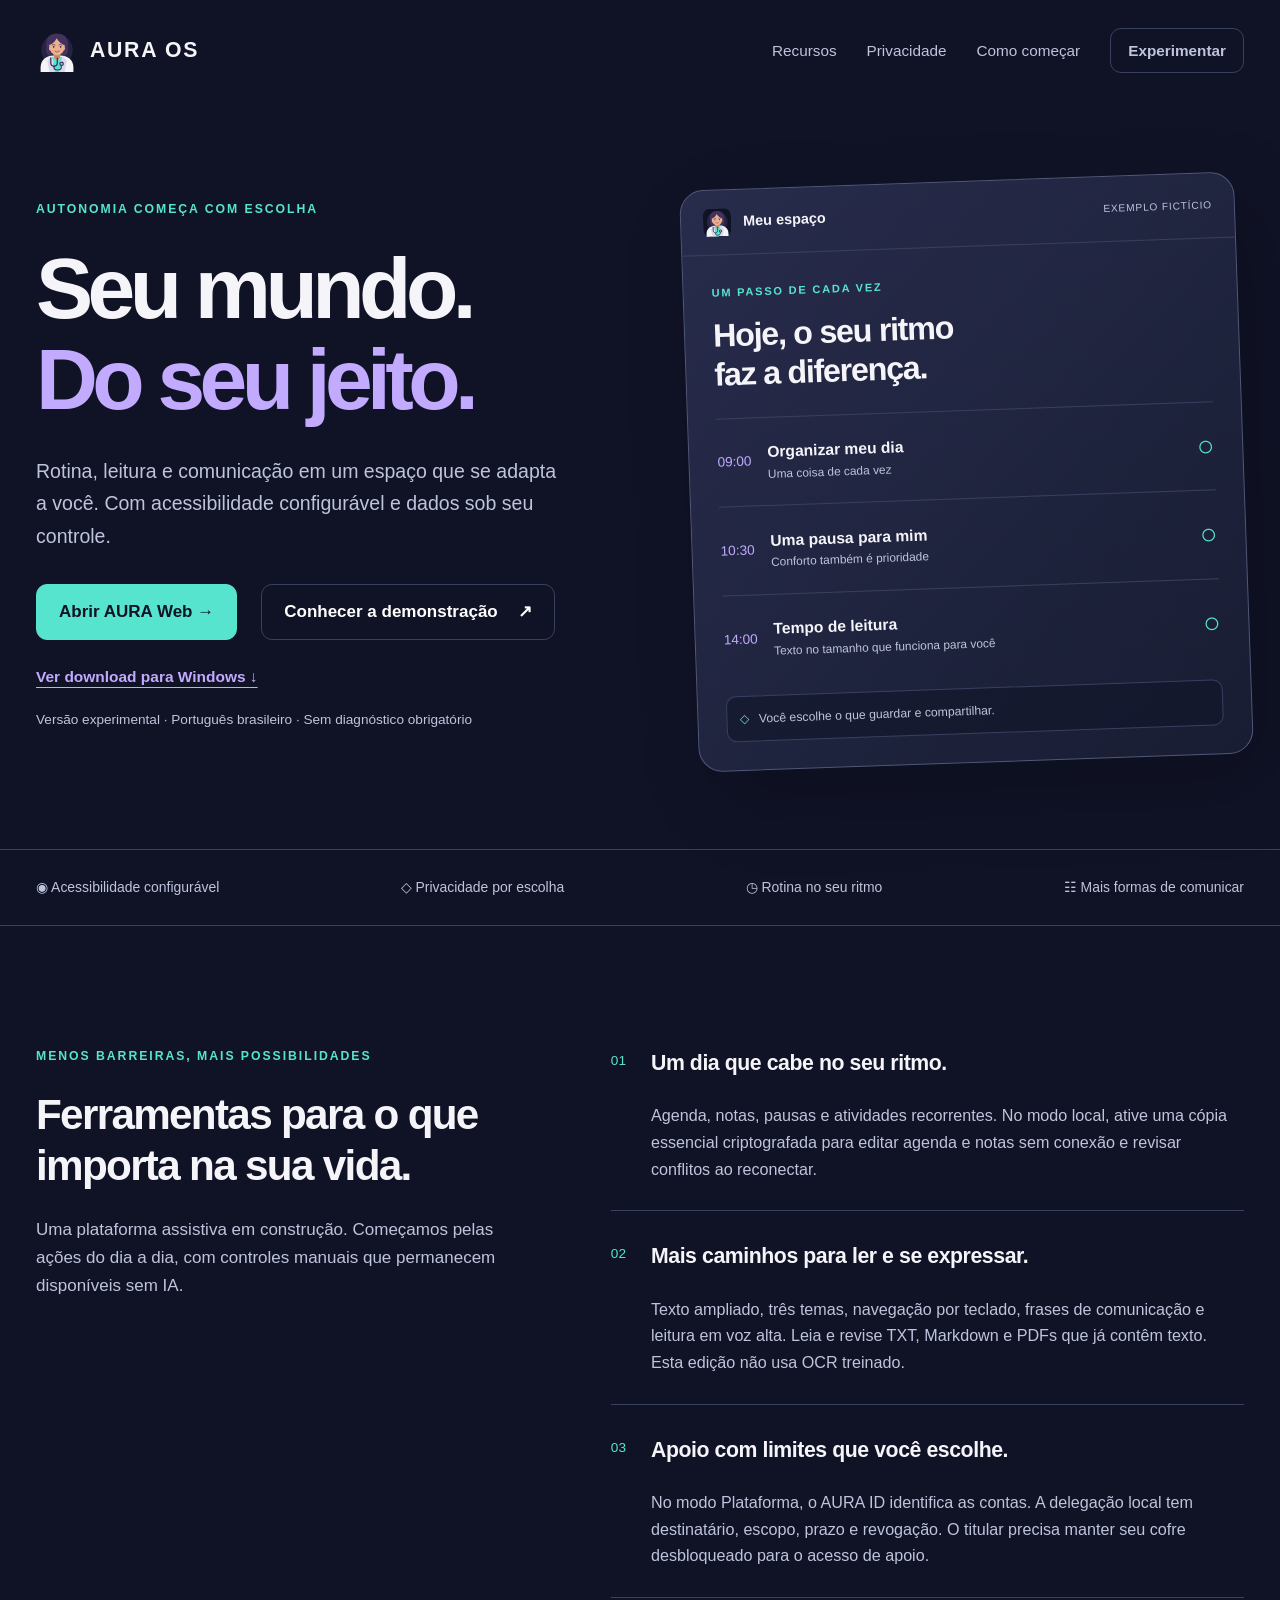
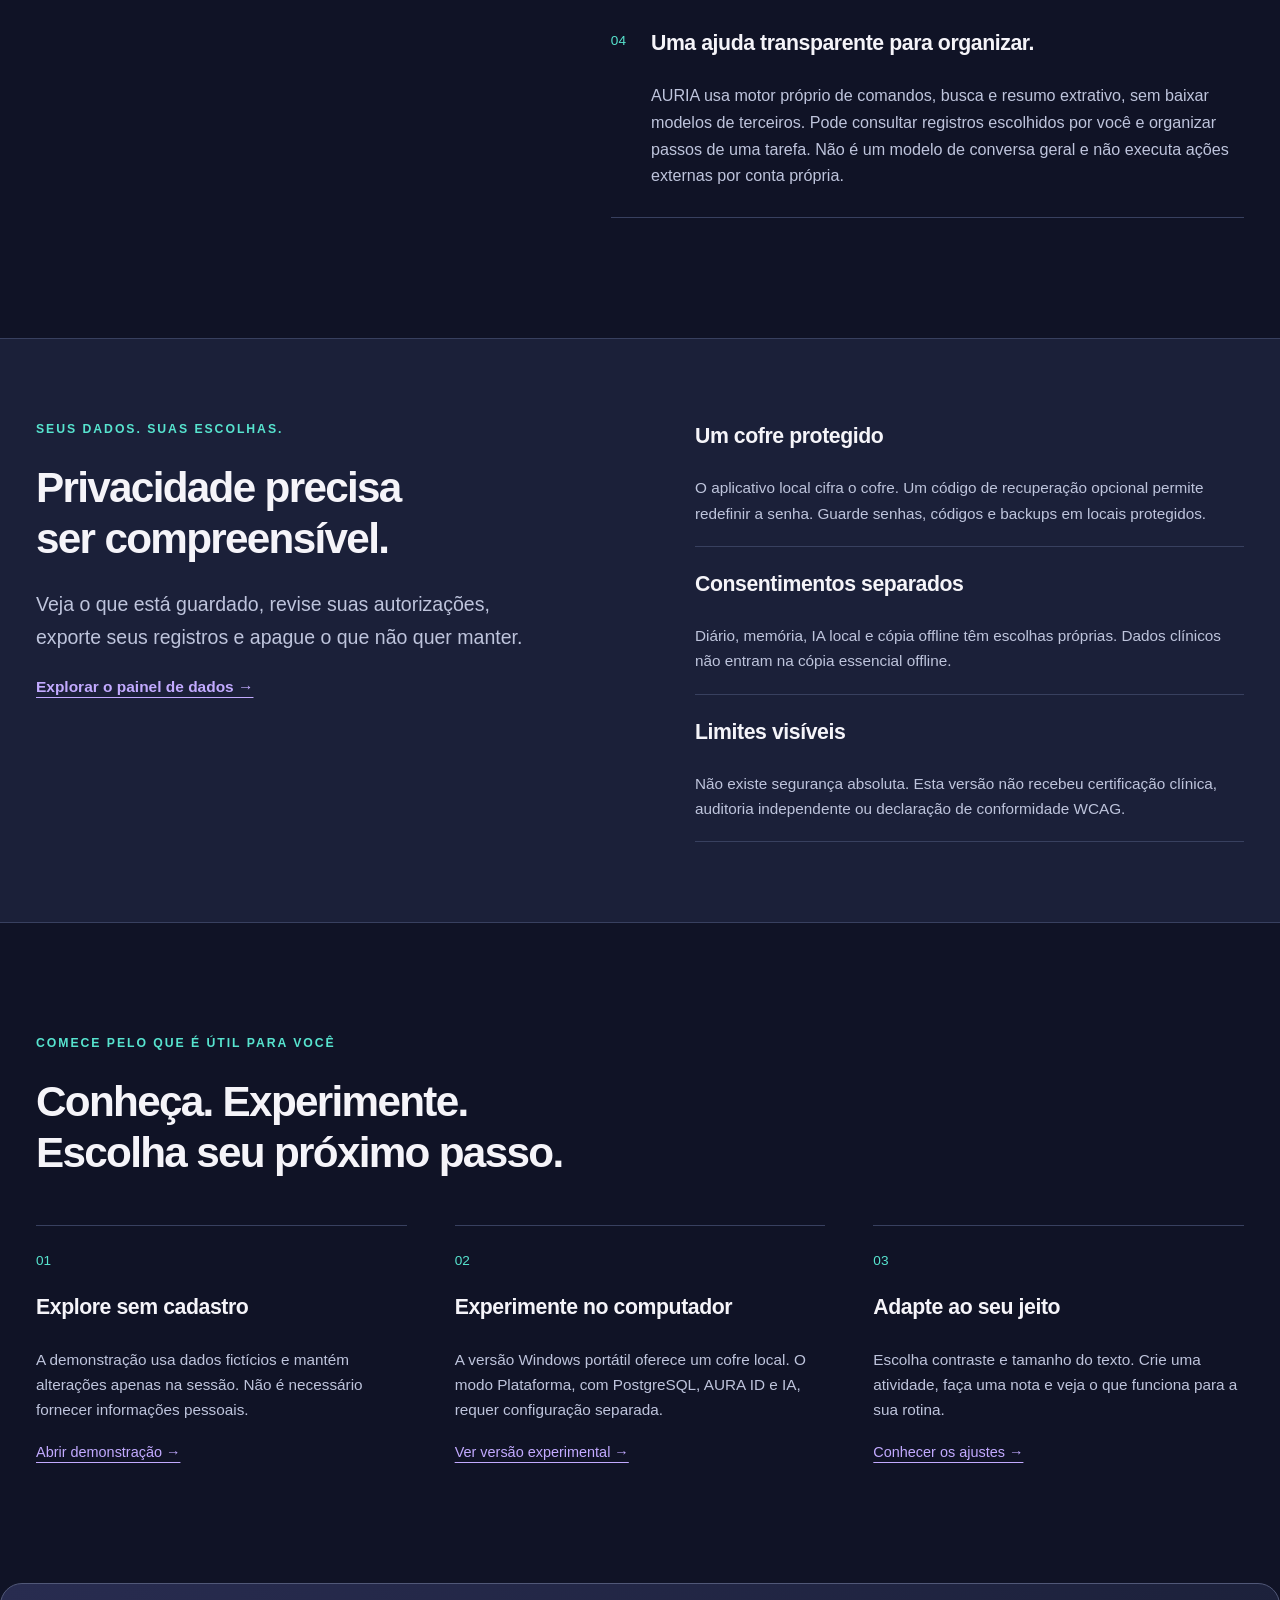
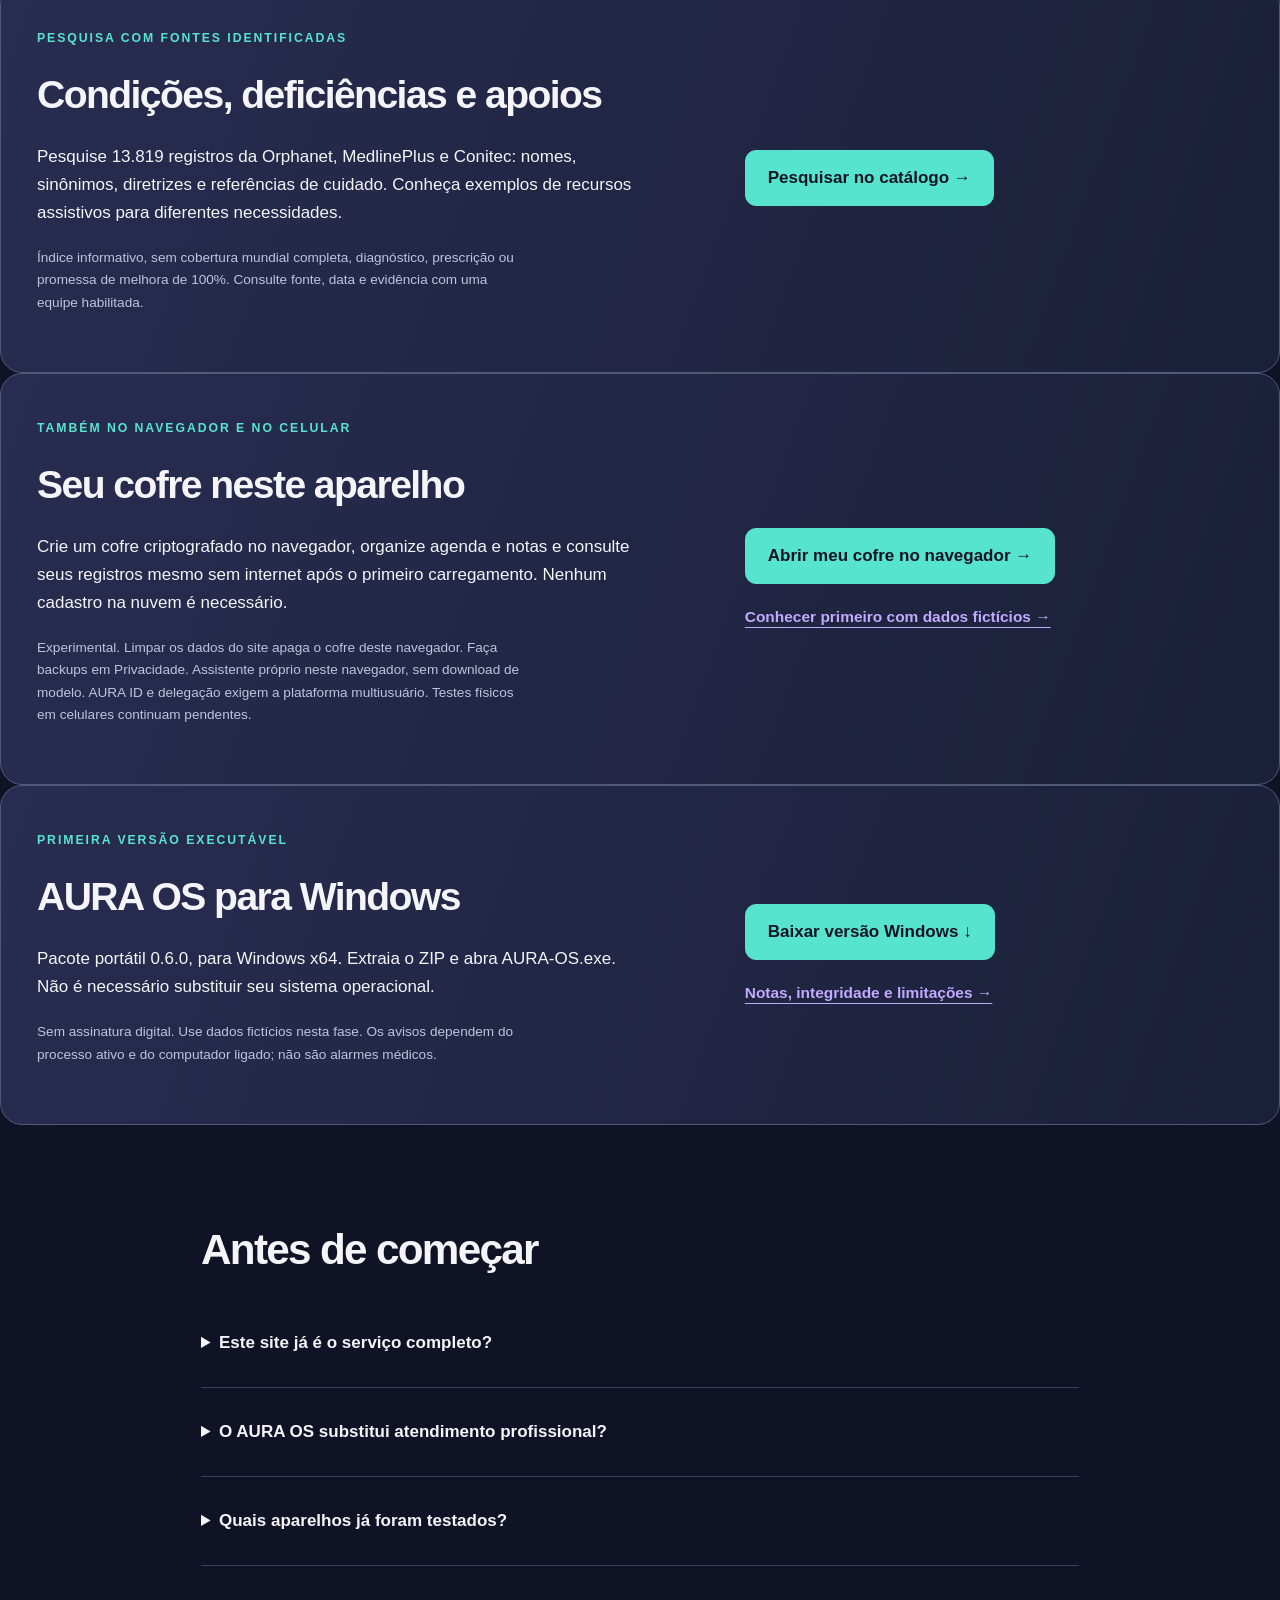
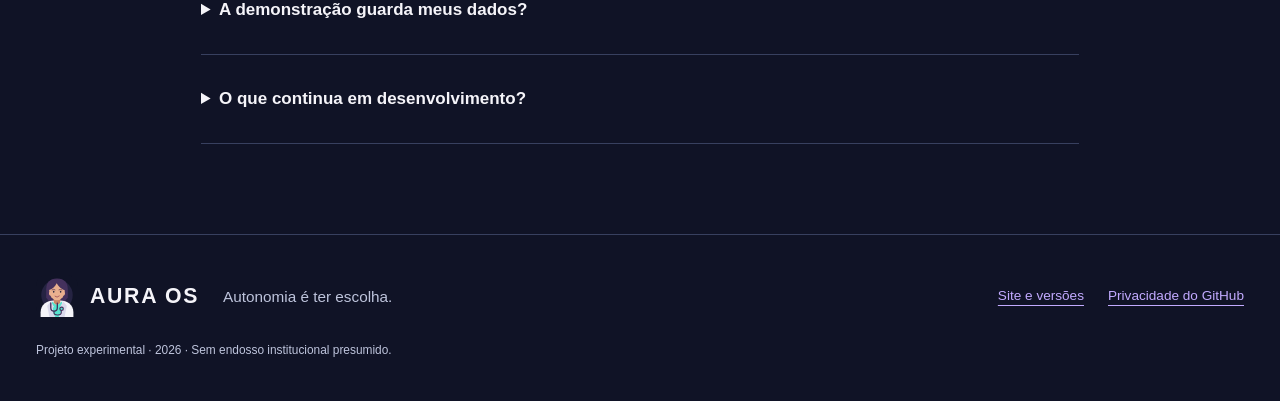
==== commit 0e50196b: "Publicar AURIA propria sem runtimes ou modelos externos" ====
--- a/index.html
+++ b/index.html
@@ -7,12 +7,12 @@
 <main id="conteudo">
 <section class="hero wrap"><div><p class="eyebrow">AUTONOMIA COMEÇA COM ESCOLHA</p><h1>Seu mundo.<br><span>Do seu jeito.</span></h1><p class="lead">Rotina, leitura e comunicação em um espaço que se adapta a você. Com acessibilidade configurável e dados sob seu controle.</p><div class="actions"><a class="button primary" href="./app/">Abrir AURA Web →</a><a class="button" href="./demo/">Conhecer a demonstração <span aria-hidden="true">↗</span></a><a class="text-link" href="#downloads">Ver download para Windows <span aria-hidden="true">↓</span></a></div><p class="caption">Versão experimental · Português brasileiro · Sem diagnóstico obrigatório</p></div><div class="preview" aria-label="Exemplo fictício de uma rotina no AURA OS"><div class="preview-head"><span class="brand"><img src="./icon.svg" alt="">Meu espaço</span><span class="tag">EXEMPLO FICTÍCIO</span></div><div class="preview-body"><p class="eyebrow">UM PASSO DE CADA VEZ</p><h2>Hoje, o seu ritmo<br>faz a diferença.</h2><div class="routine"><span class="time">09:00</span><div><strong>Organizar meu dia</strong><small>Uma coisa de cada vez</small></div><span class="circle" aria-hidden="true">○</span></div><div class="routine"><span class="time">10:30</span><div><strong>Uma pausa para mim</strong><small>Conforto também é prioridade</small></div><span class="circle" aria-hidden="true">○</span></div><div class="routine"><span class="time">14:00</span><div><strong>Tempo de leitura</strong><small>Texto no tamanho que funciona para você</small></div><span class="circle" aria-hidden="true">○</span></div><div class="preview-foot"><span aria-hidden="true">◇</span> Você escolhe o que guardar e compartilhar.</div></div></div></section>
 <div class="principles wrap" aria-label="Princípios do projeto"><span>◉ Acessibilidade configurável</span><span>◇ Privacidade por escolha</span><span>◷ Rotina no seu ritmo</span><span>☷ Mais formas de comunicar</span></div>
-<section class="wrap feature-section" id="recursos"><div class="section-intro"><p class="eyebrow">MENOS BARREIRAS, MAIS POSSIBILIDADES</p><h2>Ferramentas para o que<br>importa na sua vida.</h2><p class="muted">Uma plataforma assistiva em construção. Começamos pelas ações do dia a dia, com controles manuais que permanecem disponíveis sem IA.</p></div><div class="feature-list"><article><span class="feature-number">01</span><div><h3>Um dia que cabe no seu ritmo.</h3><p>Agenda, notas, pausas e atividades recorrentes. No modo local, ative uma cópia essencial criptografada para editar agenda e notas sem conexão e revisar conflitos ao reconectar.</p></div></article><article><span class="feature-number">02</span><div><h3>Mais caminhos para ler e se expressar.</h3><p>Texto ampliado, três temas, navegação por teclado, frases de comunicação e leitura em voz alta. Extraia e revise texto de PDF e de imagens com OCR local em português.</p></div></article><article><span class="feature-number">03</span><div><h3>Apoio com limites que você escolhe.</h3><p>No modo Plataforma, o AURA ID identifica as contas. A delegação local tem destinatário, escopo, prazo e revogação. O titular precisa manter seu cofre desbloqueado para o acesso de apoio.</p></div></article><article><span class="feature-number">04</span><div><h3>Uma ajuda transparente para organizar.</h3><p>AURIA funciona com comandos locais e oferece um modelo generativo opcional no computador configurado para isso. Na edição web, prepare o modelo no próprio navegador, sem instalar servidor. O download opcional tem aproximadamente 519 MB. A IA exige consentimento, pode errar e não executa ações externas por conta própria.</p></div></article></div></section>
+<section class="wrap feature-section" id="recursos"><div class="section-intro"><p class="eyebrow">MENOS BARREIRAS, MAIS POSSIBILIDADES</p><h2>Ferramentas para o que<br>importa na sua vida.</h2><p class="muted">Uma plataforma assistiva em construção. Começamos pelas ações do dia a dia, com controles manuais que permanecem disponíveis sem IA.</p></div><div class="feature-list"><article><span class="feature-number">01</span><div><h3>Um dia que cabe no seu ritmo.</h3><p>Agenda, notas, pausas e atividades recorrentes. No modo local, ative uma cópia essencial criptografada para editar agenda e notas sem conexão e revisar conflitos ao reconectar.</p></div></article><article><span class="feature-number">02</span><div><h3>Mais caminhos para ler e se expressar.</h3><p>Texto ampliado, três temas, navegação por teclado, frases de comunicação e leitura em voz alta. Leia e revise TXT, Markdown e PDFs que já contêm texto. Esta edição não usa OCR treinado.</p></div></article><article><span class="feature-number">03</span><div><h3>Apoio com limites que você escolhe.</h3><p>No modo Plataforma, o AURA ID identifica as contas. A delegação local tem destinatário, escopo, prazo e revogação. O titular precisa manter seu cofre desbloqueado para o acesso de apoio.</p></div></article><article><span class="feature-number">04</span><div><h3>Uma ajuda transparente para organizar.</h3><p>AURIA usa motor próprio de comandos, busca e resumo extrativo, sem baixar modelos de terceiros. Pode consultar registros escolhidos por você e organizar passos de uma tarefa. Não é um modelo de conversa geral e não executa ações externas por conta própria.</p></div></article></div></section>
 <section class="privacy-band" id="privacidade"><div class="wrap privacy-layout"><div><p class="eyebrow">SEUS DADOS. SUAS ESCOLHAS.</p><h2>Privacidade precisa<br>ser compreensível.</h2><p class="lead">Veja o que está guardado, revise suas autorizações, exporte seus registros e apague o que não quer manter.</p><a class="text-link" href="./demo/#privacidade">Explorar o painel de dados →</a></div><div class="privacy-details"><article><h3>Um cofre protegido</h3><p>O aplicativo local cifra o cofre. Um código de recuperação opcional permite redefinir a senha. Guarde senhas, códigos e backups em locais protegidos.</p></article><article><h3>Consentimentos separados</h3><p>Diário, memória, IA local e cópia offline têm escolhas próprias. Dados clínicos não entram na cópia essencial offline.</p></article><article><h3>Limites visíveis</h3><p>Não existe segurança absoluta. Esta versão não recebeu certificação clínica, auditoria independente ou declaração de conformidade WCAG.</p></article></div></div></section>
 <section class="wrap start-section" id="comecar"><div class="section-intro"><p class="eyebrow">COMECE PELO QUE É ÚTIL PARA VOCÊ</p><h2>Conheça. Experimente.<br>Escolha seu próximo passo.</h2></div><ol class="steps"><li><h3>Explore sem cadastro</h3><p>A demonstração usa dados fictícios e mantém alterações apenas na sessão. Não é necessário fornecer informações pessoais.</p><a href="./demo/">Abrir demonstração →</a></li><li><h3>Experimente no computador</h3><p>A versão Windows portátil oferece um cofre local. O modo Plataforma, com PostgreSQL, AURA ID e IA, requer configuração separada.</p><a href="#downloads">Ver versão experimental →</a></li><li><h3>Adapte ao seu jeito</h3><p>Escolha contraste e tamanho do texto. Crie uma atividade, faça uma nota e veja o que funciona para a sua rotina.</p><a href="./demo/#acessibilidade">Conhecer os ajustes →</a></li></ol></section>
 <section class="wrap downloads" id="catalogo"><div><p class="eyebrow">PESQUISA COM FONTES IDENTIFICADAS</p><h2>Condições, deficiências e apoios</h2><p>Pesquise 13.819 registros da Orphanet, MedlinePlus e Conitec: nomes, sinônimos, diretrizes e referências de cuidado. Conheça exemplos de recursos assistivos para diferentes necessidades.</p><p class="caption">Índice informativo, sem cobertura mundial completa, diagnóstico, prescrição ou promessa de melhora de 100%. Consulte fonte, data e evidência com uma equipe habilitada.</p></div><div class="download-actions"><a class="button primary" href="./demo/#catalogo">Pesquisar no catálogo →</a></div></section>
-<section class="wrap downloads" id="cofre-web"><div><p class="eyebrow">TAMBÉM NO NAVEGADOR E NO CELULAR</p><h2>Seu cofre neste aparelho</h2><p>Crie um cofre criptografado no navegador, organize agenda e notas e consulte seus registros mesmo sem internet após o primeiro carregamento. Nenhum cadastro na nuvem é necessário.</p><p class="caption">Experimental. Limpar os dados do site apaga o cofre deste navegador. Faça backups em Privacidade. IA generativa opcional neste navegador, após baixar o modelo. AURA ID e delegação exigem a plataforma multiusuário. Testes físicos em celulares continuam pendentes.</p></div><div class="download-actions"><a class="button primary" href="./app/">Abrir meu cofre no navegador →</a><a class="text-link" href="./demo/">Conhecer primeiro com dados fictícios →</a></div></section>
-<section class="wrap downloads" id="downloads"><div><p class="eyebrow">PRIMEIRA VERSÃO EXECUTÁVEL</p><h2>AURA OS para Windows</h2><p>Pacote portátil 0.5.0, para Windows x64. Extraia o ZIP e abra AURA-OS.exe. Não é necessário substituir seu sistema operacional.</p><p class="caption">Sem assinatura digital. Use dados fictícios nesta fase. Os avisos dependem do processo ativo e do computador ligado; não são alarmes médicos.</p></div><div class="download-actions"><a class="button primary" href="https://github.com/lzvsrx/aura-os-site/releases/download/v0.5.0/AURA-OS-Windows-x64-v0.5.0.zip">Baixar versão Windows ↓</a><a class="text-link" href="https://github.com/lzvsrx/aura-os-site/releases/tag/v0.5.0">Notas, integridade e limitações →</a></div></section>
+<section class="wrap downloads" id="cofre-web"><div><p class="eyebrow">TAMBÉM NO NAVEGADOR E NO CELULAR</p><h2>Seu cofre neste aparelho</h2><p>Crie um cofre criptografado no navegador, organize agenda e notas e consulte seus registros mesmo sem internet após o primeiro carregamento. Nenhum cadastro na nuvem é necessário.</p><p class="caption">Experimental. Limpar os dados do site apaga o cofre deste navegador. Faça backups em Privacidade. Assistente próprio neste navegador, sem download de modelo. AURA ID e delegação exigem a plataforma multiusuário. Testes físicos em celulares continuam pendentes.</p></div><div class="download-actions"><a class="button primary" href="./app/">Abrir meu cofre no navegador →</a><a class="text-link" href="./demo/">Conhecer primeiro com dados fictícios →</a></div></section>
+<section class="wrap downloads" id="downloads"><div><p class="eyebrow">PRIMEIRA VERSÃO EXECUTÁVEL</p><h2>AURA OS para Windows</h2><p>Pacote portátil 0.6.0, para Windows x64. Extraia o ZIP e abra AURA-OS.exe. Não é necessário substituir seu sistema operacional.</p><p class="caption">Sem assinatura digital. Use dados fictícios nesta fase. Os avisos dependem do processo ativo e do computador ligado; não são alarmes médicos.</p></div><div class="download-actions"><a class="button primary" href="https://github.com/lzvsrx/aura-os-site/releases/download/v0.6.0/AURA-OS-Windows-x64-v0.6.0.zip">Baixar versão Windows ↓</a><a class="text-link" href="https://github.com/lzvsrx/aura-os-site/releases/tag/v0.6.0">Notas, integridade e limitações →</a></div></section>
 <section class="wrap faq"><h2>Antes de começar</h2><details><summary>Este site já é o serviço completo?</summary><p>Este é o site público com demonstração, downloads e cofre local no navegador. O GitHub Pages serve arquivos estáticos. Banco de dados, identidade e API não estão sendo executados pelo Pages. O cofre web funciona neste aparelho; os serviços de identidade e colaboração exigem um computador configurado para o modo Plataforma.</p></details><details><summary>O AURA OS substitui atendimento profissional?</summary><p>Não. O diário e os planos são registros informados pelo usuário. AURIA não deve ser usada para diagnóstico, prescrição ou alteração de tratamentos. Integrações clínicas exigem revisão especializada e acordos próprios.</p></details><details><summary>Quais aparelhos já foram testados?</summary><p>Esta entrega foi testada automaticamente em Windows x64 e navegador Chromium, incluindo emulação de largura móvel. Isso não equivale a testes físicos em Android, iPhone, macOS, Linux, leitores de tela ou dispositivos assistivos.</p></details><details><summary>A demonstração guarda meus dados?</summary><p>A demonstração mantém as mudanças em memória durante a sessão. Ao sair ou recarregar, elas são descartadas. Evite inserir dados reais. A leitura em voz alta depende do mecanismo do navegador. Como serviço de hospedagem, o GitHub pode registrar acessos conforme sua própria política de privacidade.</p></details><details><summary>O que continua em desenvolvimento?</summary><p>Aplicativos nativos móveis, validação participativa, leitores de tela em dispositivos reais, governança clínica, integrações institucionais, assinatura de instaladores e operação monitorada em nuvem. O roteiro completo não é apresentado como concluído.</p></details></section>
 </main><footer class="wrap footer"><a class="brand" href="./"><img src="./icon.svg" alt="">AURA OS</a><p>Autonomia é ter escolha.</p><div><a href="https://github.com/lzvsrx/aura-os-site">Site e versões</a><a href="https://docs.github.com/en/site-policy/privacy-policies/github-general-privacy-statement">Privacidade do GitHub</a></div><small>Projeto experimental · 2026 · Sem endosso institucional presumido.</small></footer>
 </body></html>
